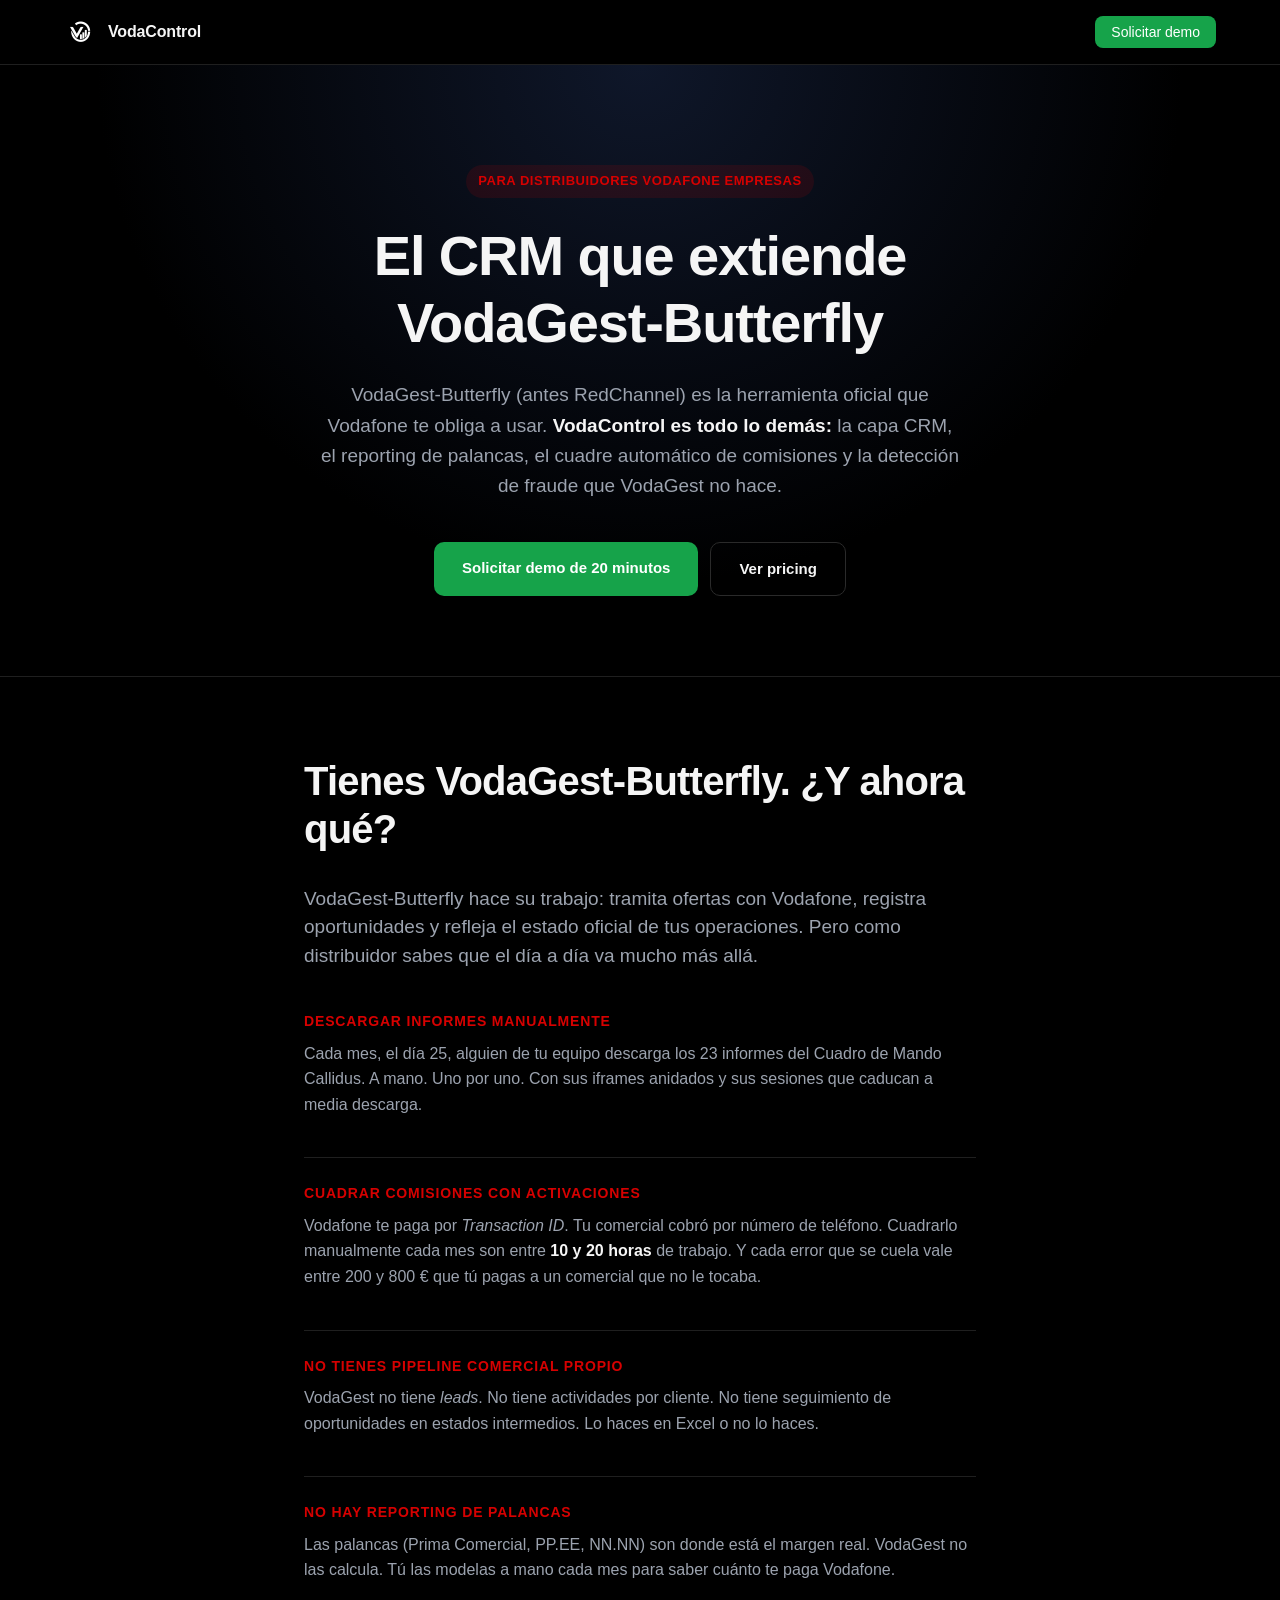
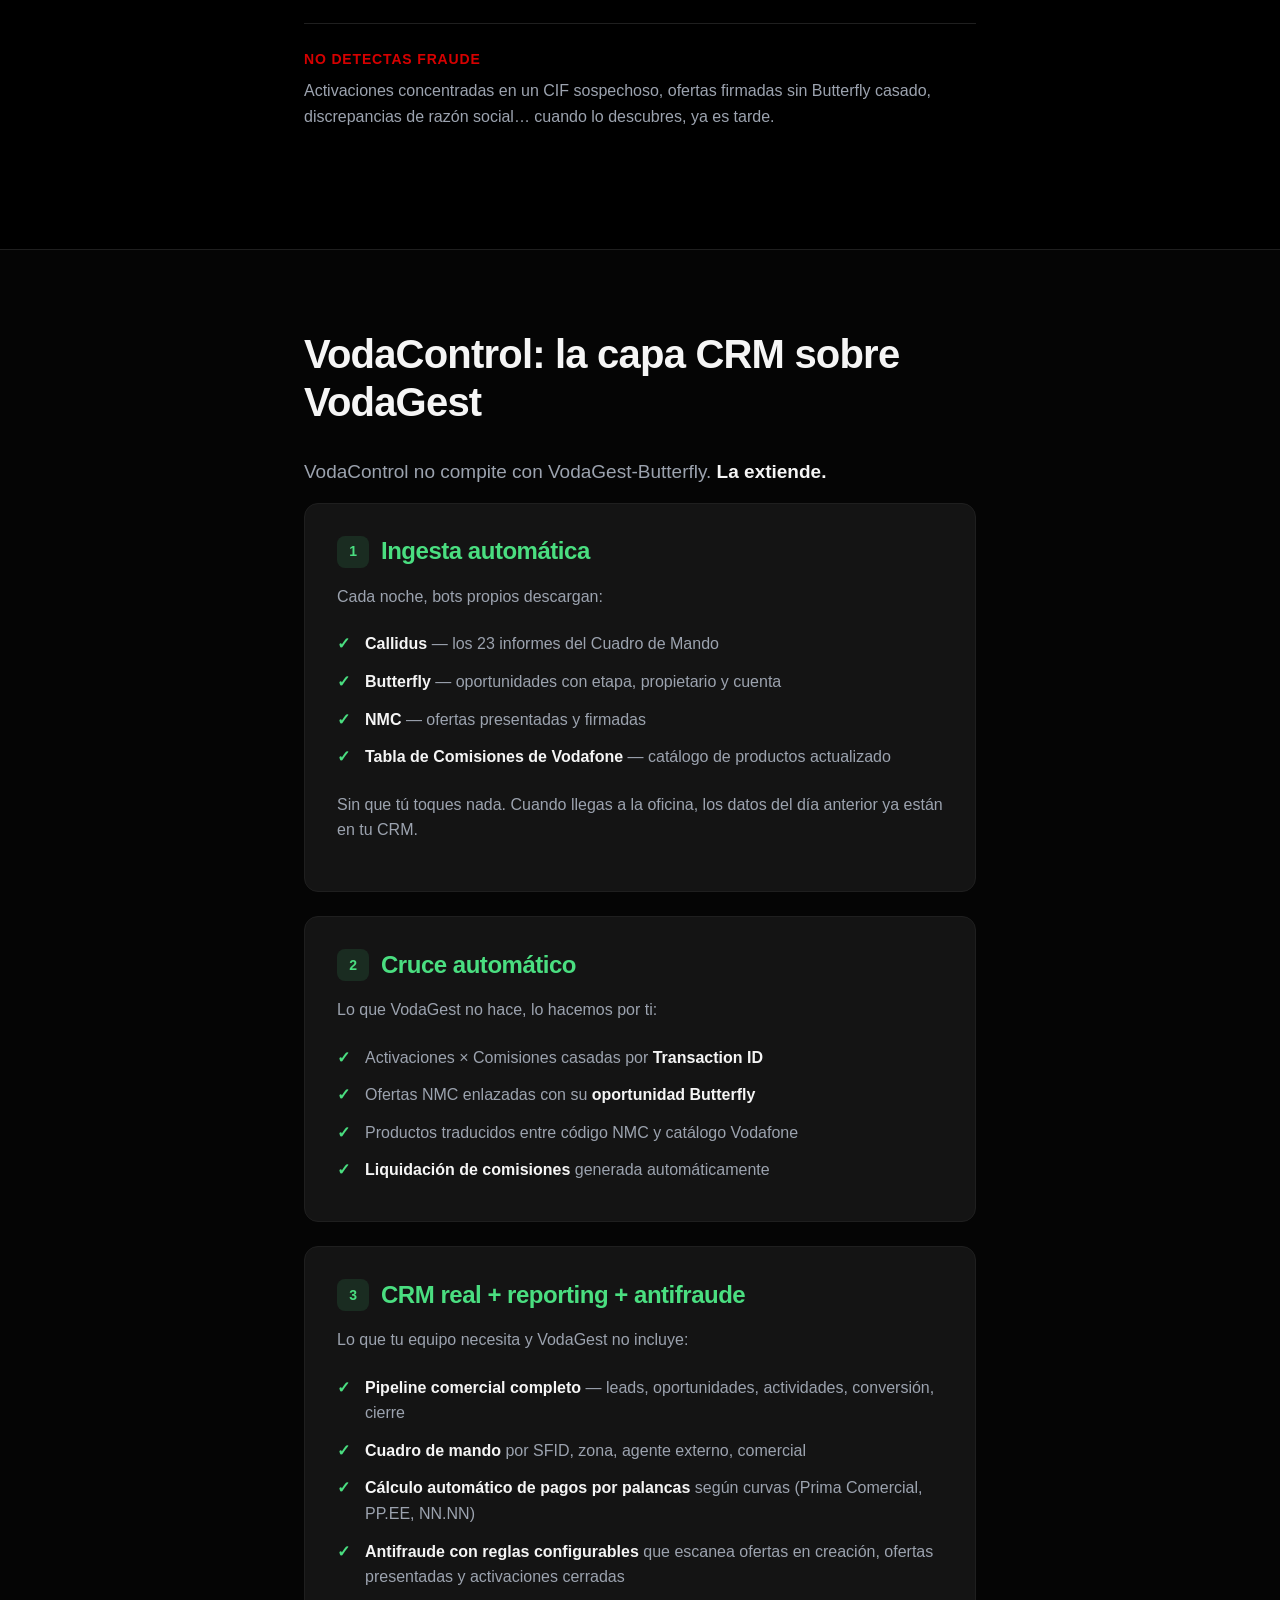
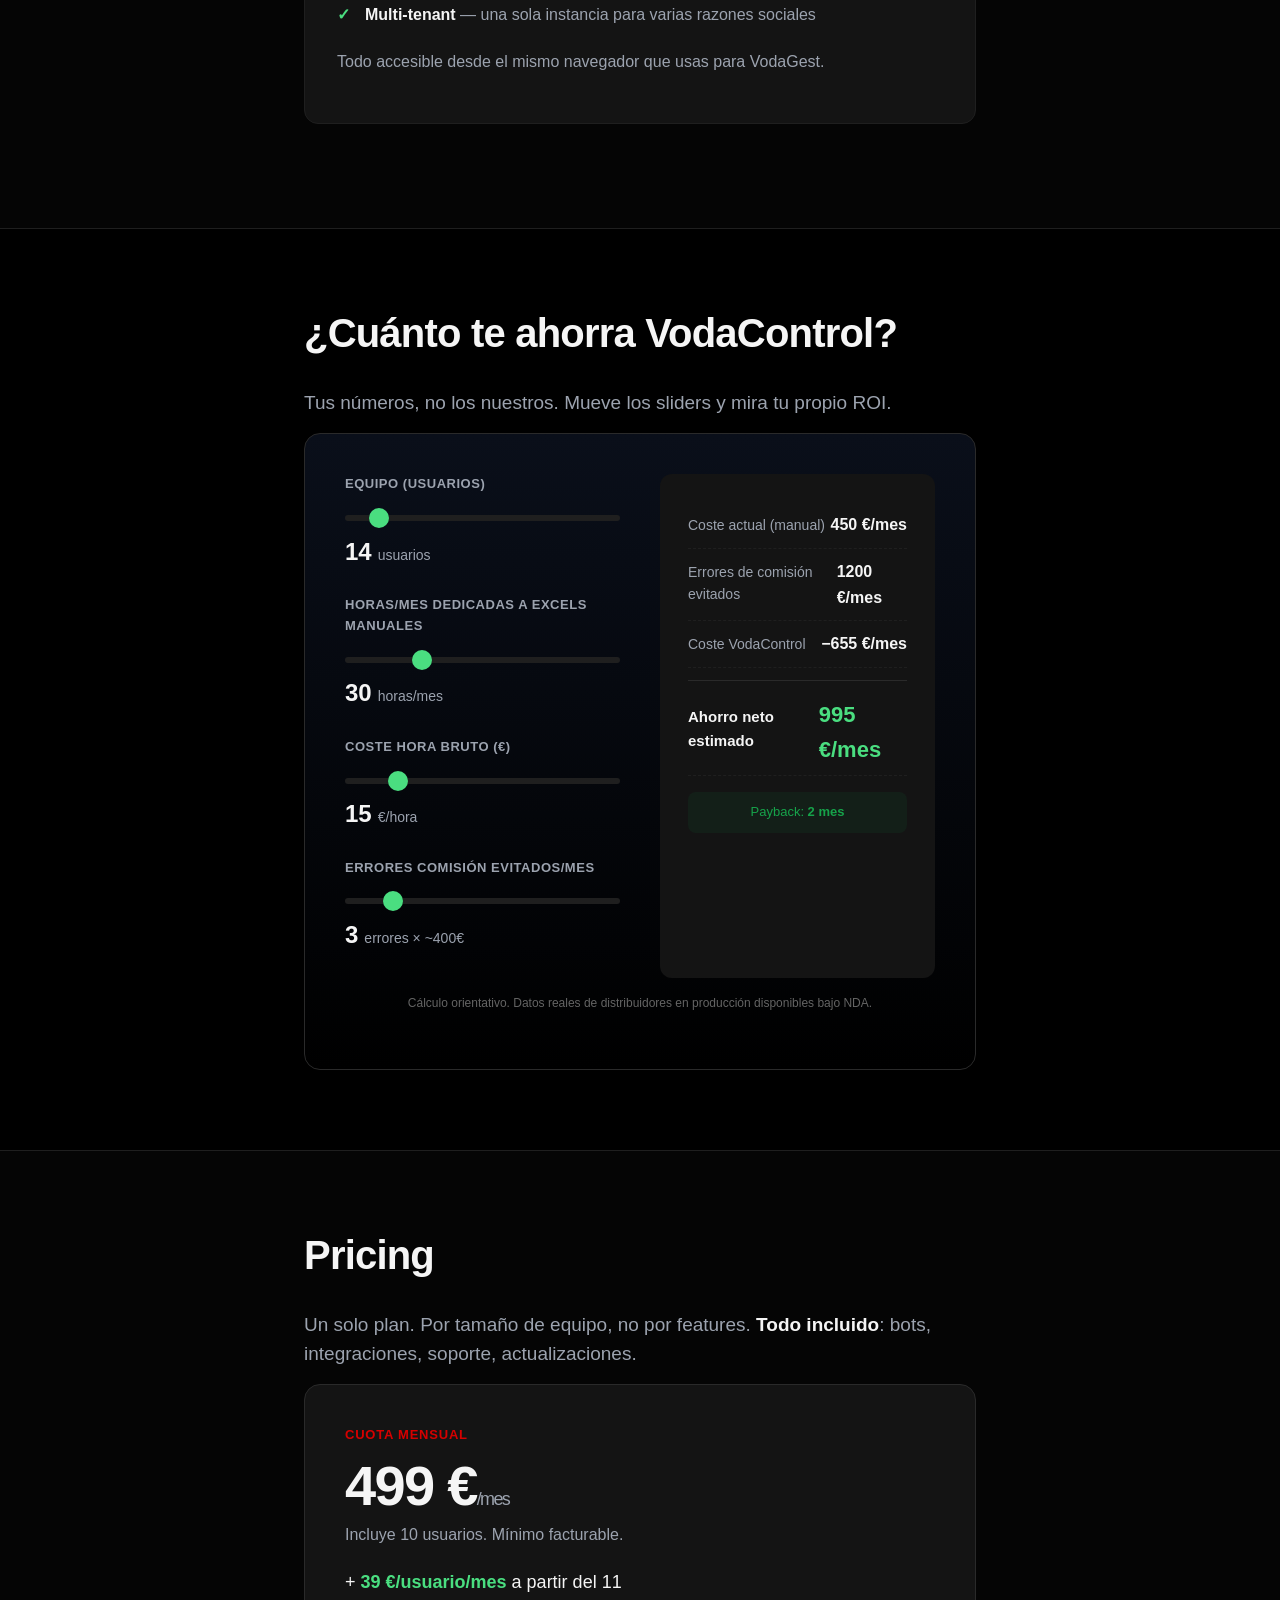
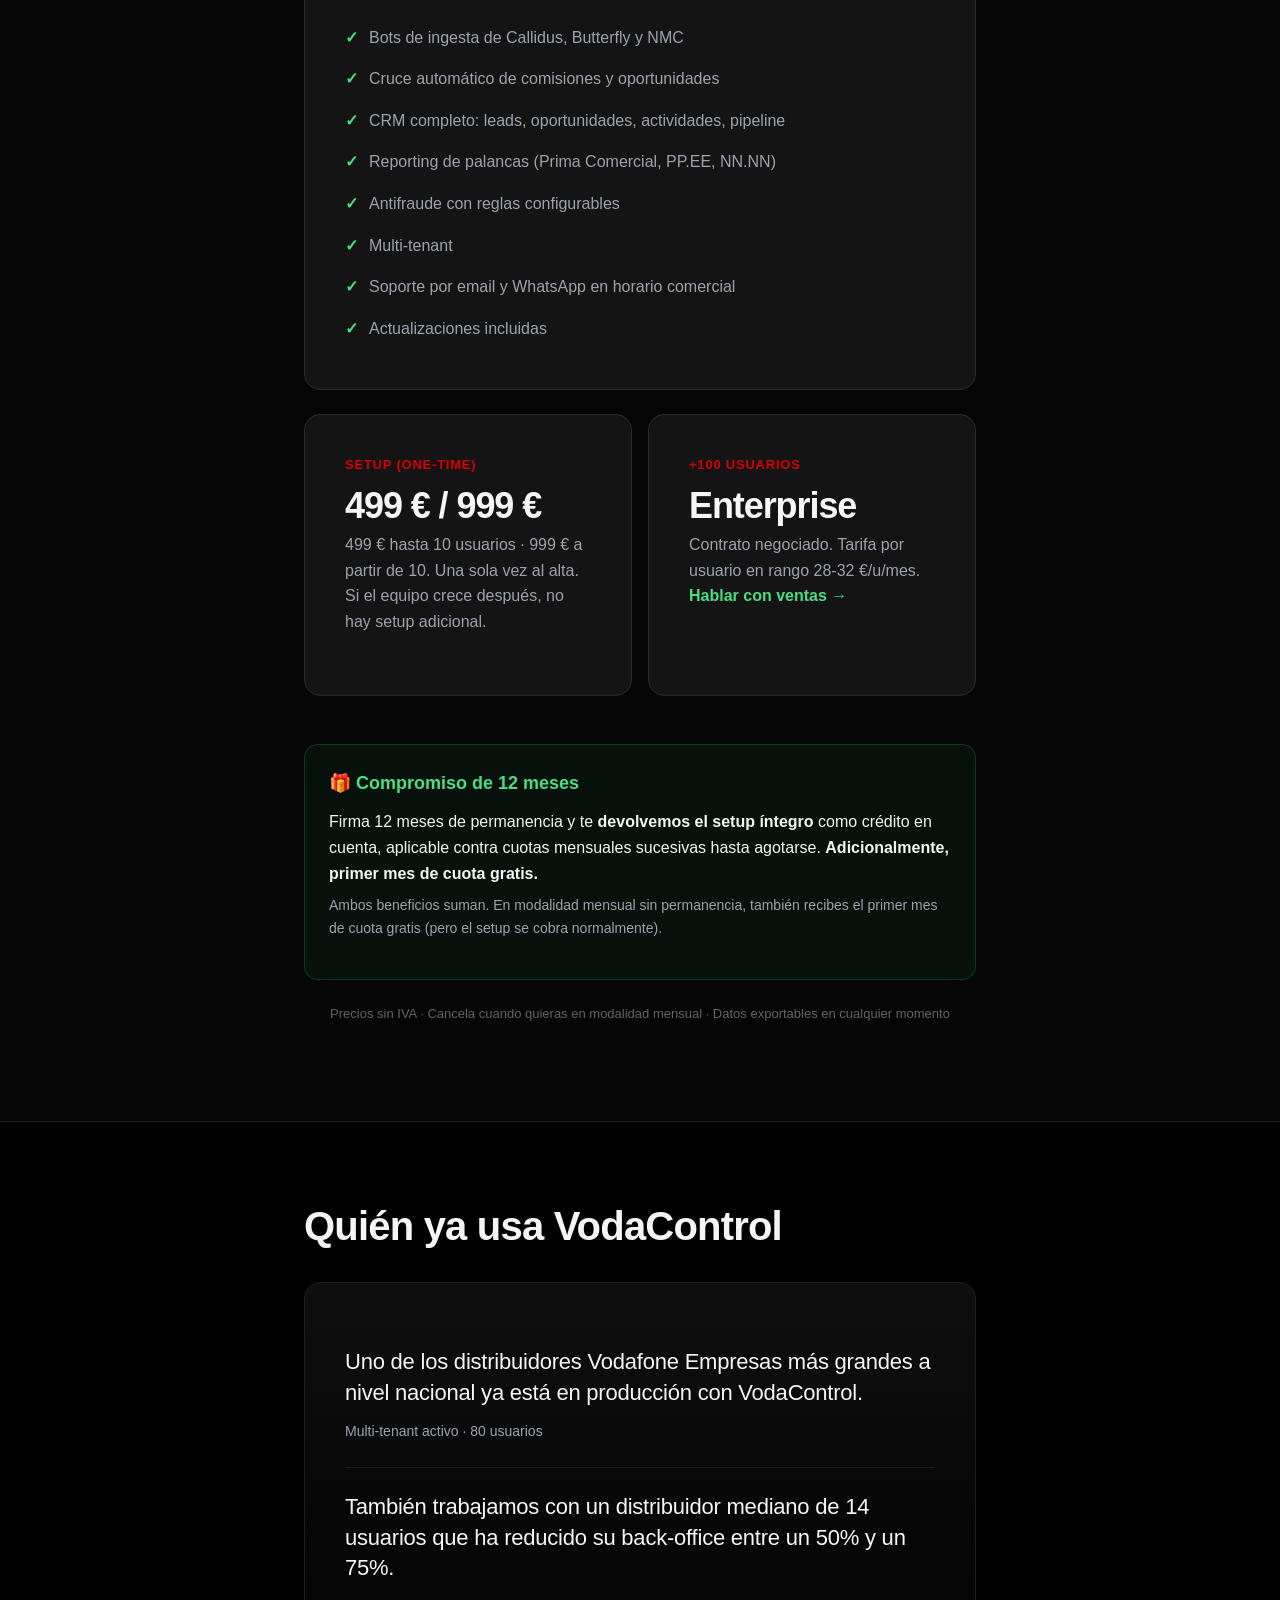
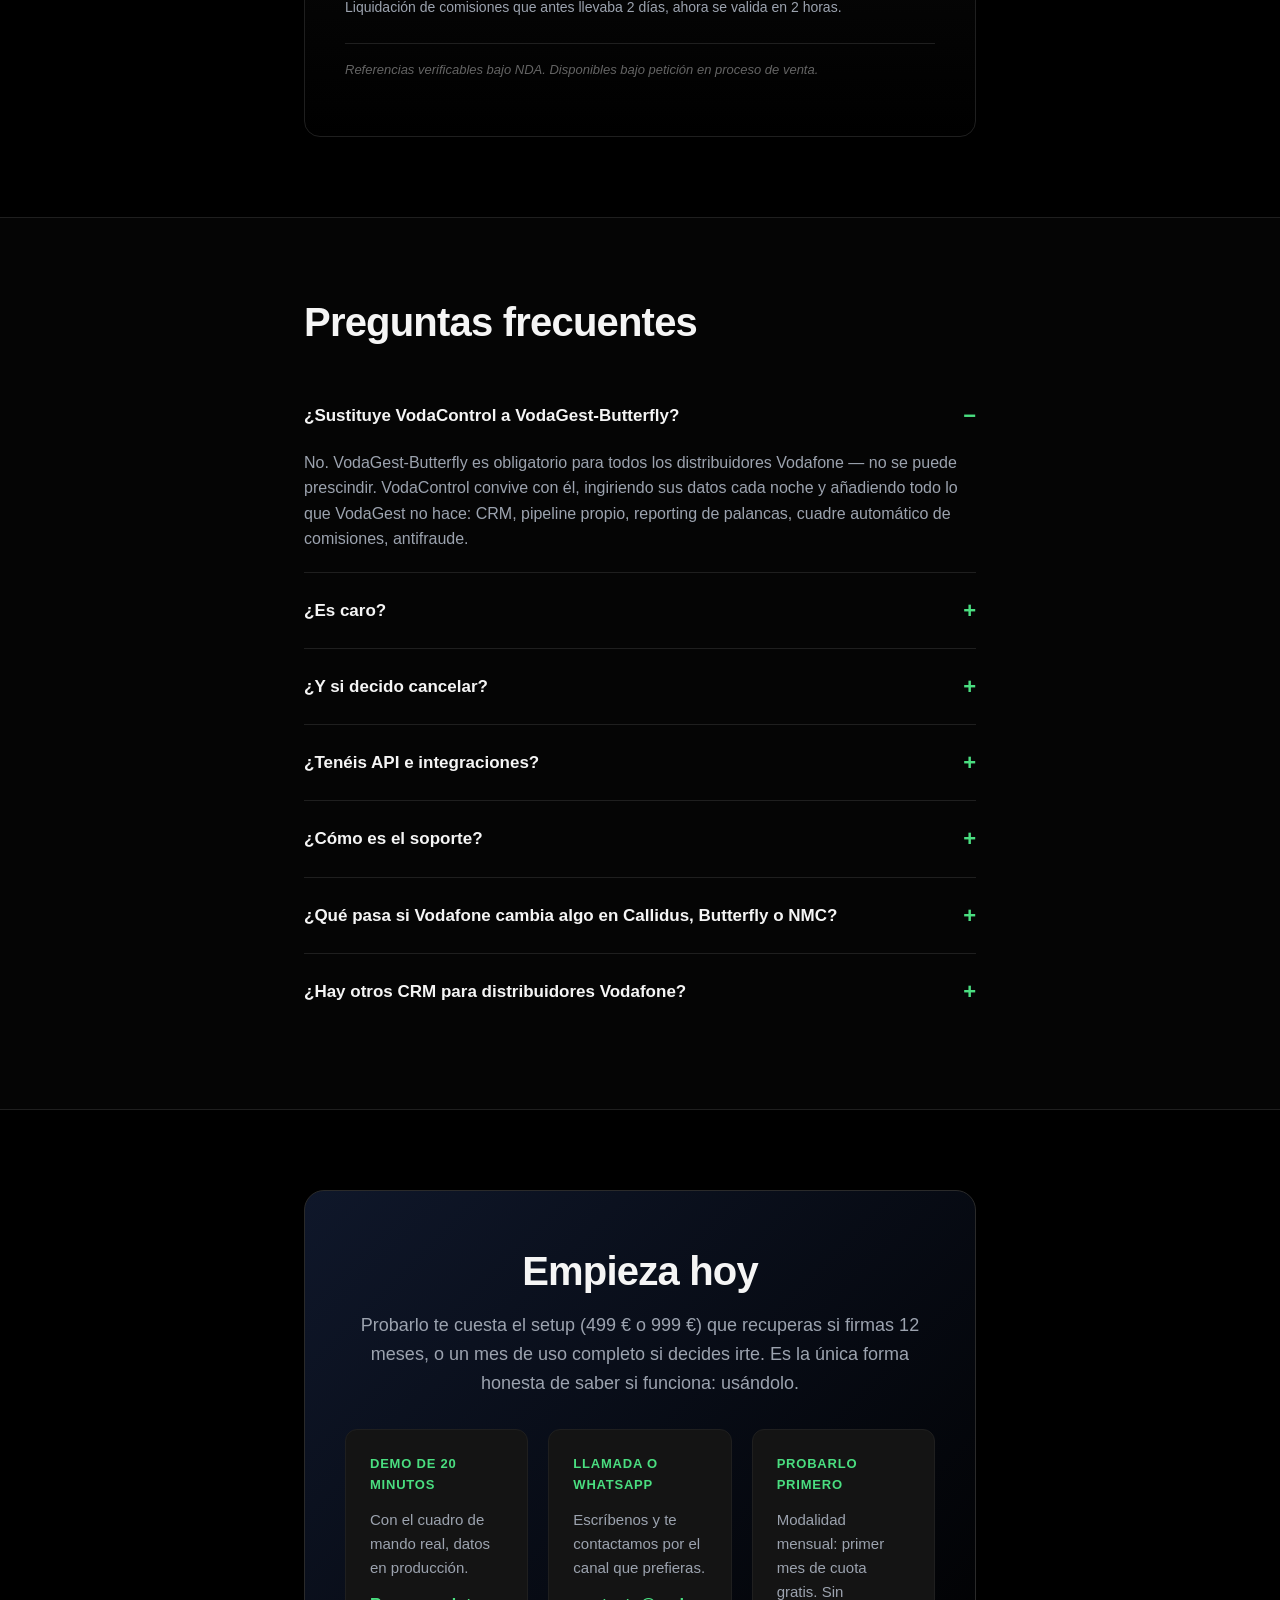
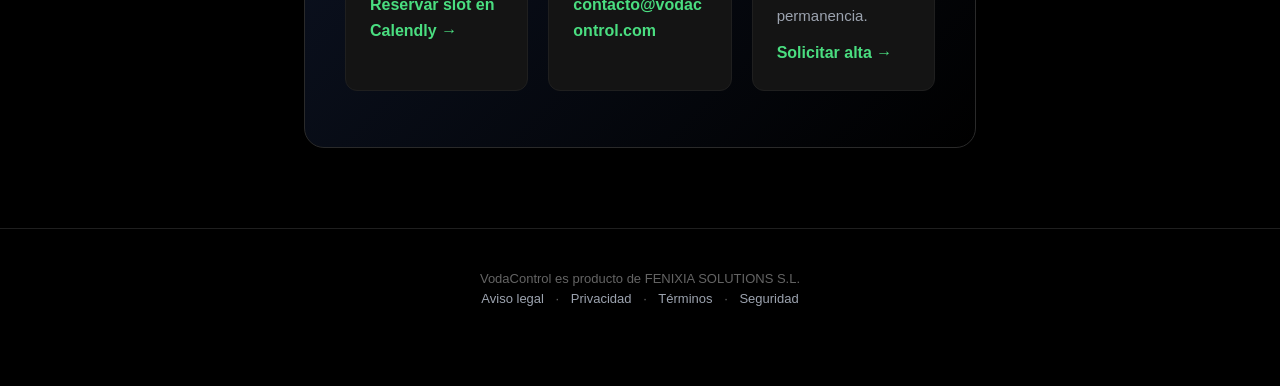
==== businessplan/index.html @ bcc38a32 "feat(businessplan): añadir página /businessplan + isotipo mono-white Nueva página vodacontrol.com/bu" ====
<!DOCTYPE html>
<html lang="es">
<head>
  <meta charset="UTF-8">
  <meta name="viewport" content="width=device-width, initial-scale=1.0">
  <meta name="robots" content="noindex,nofollow">
  <title>VodaControl · Business Plan para distribuidores Vodafone</title>
  <meta name="description" content="El CRM que extiende VodaGest-Butterfly. Ingesta automatica de Callidus, NMC y Butterfly. Cuadre de comisiones, palancas y antifraude.">

  <link rel="icon" type="image/png" sizes="32x32" href="../brand/icon_32.png">
  <link rel="icon" type="image/png" sizes="16x16" href="../brand/icon_16.png">
  <link rel="apple-touch-icon" sizes="180x180" href="../brand/icon_180.png">
  <link rel="icon" type="image/png" sizes="192x192" href="../brand/icon_192.png">

  <meta property="og:title" content="VodaControl · Business Plan para distribuidores Vodafone">
  <meta property="og:description" content="El CRM que extiende VodaGest-Butterfly. Ingesta automatica, cuadre de comisiones, palancas, antifraude.">
  <meta property="og:image" content="../brand/icon_512.png">
  <meta property="og:type" content="website">
  <meta property="og:url" content="https://vodacontrol.com/businessplan">

  <style>
    :root {
      --bg: #000000;
      --bg-elev: #0F0F0F;
      --bg-card: #141414;
      --border: #1F1F1F;
      --border-hi: #2a2a2a;
      --text: #F5F5F5;
      --text-mute: #9CA3AF;
      --text-dim: #646464;
      --accent: #D60000;
      --accent-hover: #B30000;
      --ok: #16A34A;
      --ok-hi: #4ADE80;
      --info: #2563EB;
      --warn: #F59E0B;
    }

    * { margin: 0; padding: 0; box-sizing: border-box; }
    html { scroll-behavior: smooth; }
    body {
      background: var(--bg);
      color: var(--text);
      font-family: -apple-system, BlinkMacSystemFont, "Segoe UI", Roboto, "Helvetica Neue", Arial, sans-serif;
      font-size: 16px;
      line-height: 1.6;
      -webkit-font-smoothing: antialiased;
      -moz-osx-font-smoothing: grayscale;
    }

    a { color: var(--text); text-decoration: none; }
    a:hover { color: var(--ok-hi); }

    .container { max-width: 960px; margin: 0 auto; padding: 0 24px; }
    .container-narrow { max-width: 720px; margin: 0 auto; padding: 0 24px; }

    section { padding: 80px 0; border-bottom: 1px solid var(--border); }
    section:last-of-type { border-bottom: 0; }

    h1, h2, h3 { font-weight: 700; letter-spacing: -0.02em; line-height: 1.2; }
    h1 { font-size: clamp(36px, 5vw, 56px); margin-bottom: 24px; }
    h2 { font-size: clamp(28px, 3.5vw, 40px); margin-bottom: 32px; }
    h3 { font-size: clamp(20px, 2vw, 24px); margin-bottom: 16px; color: var(--ok-hi); }
    h4 { font-size: 18px; font-weight: 600; margin-bottom: 12px; }
    p { margin-bottom: 16px; color: var(--text-mute); }
    p strong { color: var(--text); font-weight: 600; }

    .lede { font-size: 19px; line-height: 1.5; }
    .small { font-size: 14px; color: var(--text-dim); }

    /* ===== Header ===== */
    header {
      position: sticky; top: 0; z-index: 10;
      background: rgba(0,0,0,0.85);
      backdrop-filter: blur(12px);
      -webkit-backdrop-filter: blur(12px);
      border-bottom: 1px solid var(--border);
    }
    header .nav {
      display: flex; align-items: center; justify-content: space-between;
      padding: 16px 24px; max-width: 1200px; margin: 0 auto;
    }
    header .brand { display: flex; align-items: center; gap: 12px; }
    header .brand img { width: 32px; height: 32px; }
    header .brand span { font-weight: 600; letter-spacing: -0.01em; }
    header .actions a {
      padding: 8px 16px; border-radius: 8px;
      font-size: 14px; font-weight: 500;
      transition: background 0.15s;
    }
    header .actions a.cta {
      background: var(--ok); color: #fff;
    }
    header .actions a.cta:hover { background: #15803d; color: #fff; }

    /* ===== Hero ===== */
    .hero {
      padding: 100px 0 80px;
      text-align: center;
      background: radial-gradient(ellipse at top, #0F172A 0%, #000000 60%);
    }
    .hero .eyebrow {
      display: inline-block;
      padding: 6px 12px;
      background: rgba(214, 0, 0, 0.12);
      color: var(--accent);
      border-radius: 20px;
      font-size: 13px;
      font-weight: 600;
      letter-spacing: 0.04em;
      text-transform: uppercase;
      margin-bottom: 24px;
    }
    .hero h1 { max-width: 800px; margin: 0 auto 24px; }
    .hero .sub { max-width: 640px; margin: 0 auto 40px; font-size: 19px; color: var(--text-mute); }
    .hero .ctas { display: flex; gap: 12px; justify-content: center; flex-wrap: wrap; }
    .btn {
      display: inline-block;
      padding: 14px 28px;
      border-radius: 10px;
      font-weight: 600;
      font-size: 15px;
      transition: transform 0.1s, background 0.15s;
      cursor: pointer;
      border: 0;
    }
    .btn:hover { transform: translateY(-1px); }
    .btn-primary { background: var(--ok); color: #fff; }
    .btn-primary:hover { background: #15803d; color: #fff; }
    .btn-secondary {
      background: transparent;
      color: var(--text);
      border: 1px solid var(--border-hi);
    }
    .btn-secondary:hover { background: var(--bg-elev); color: var(--text); }

    /* ===== Generic blocks ===== */
    .pain-list, .solution-list { list-style: none; padding: 0; }
    .pain-list li, .solution-list li {
      padding: 24px 0;
      border-bottom: 1px solid var(--border);
    }
    .pain-list li:last-child, .solution-list li:last-child { border-bottom: 0; }
    .pain-list li h4 {
      color: var(--accent);
      font-size: 14px; font-weight: 600; letter-spacing: 0.06em; text-transform: uppercase;
      margin-bottom: 8px;
    }
    .solution-list li h4 {
      color: var(--ok-hi);
      font-size: 14px; font-weight: 600; letter-spacing: 0.06em; text-transform: uppercase;
      margin-bottom: 8px;
    }

    /* ===== Solution blocks ===== */
    .sol-block {
      background: var(--bg-card);
      border: 1px solid var(--border);
      border-radius: 14px;
      padding: 32px;
      margin-bottom: 24px;
    }
    .sol-block h3 {
      display: flex; align-items: center; gap: 12px;
      margin-bottom: 16px;
    }
    .sol-block h3 .num {
      display: inline-flex; align-items: center; justify-content: center;
      width: 32px; height: 32px;
      background: rgba(74, 222, 128, 0.12);
      color: var(--ok-hi);
      border-radius: 8px;
      font-size: 14px;
      font-weight: 700;
    }
    .sol-block ul { list-style: none; padding-left: 0; }
    .sol-block ul li {
      padding-left: 28px; position: relative;
      color: var(--text-mute);
      padding-top: 6px; padding-bottom: 6px;
    }
    .sol-block ul li::before {
      content: "✓"; position: absolute; left: 0; top: 6px;
      color: var(--ok-hi); font-weight: 700;
    }
    .sol-block ul li strong { color: var(--text); }

    /* ===== Calculator ===== */
    .calc {
      background: linear-gradient(180deg, #0A0F1A 0%, #000 100%);
      border: 1px solid var(--border-hi);
      border-radius: 16px;
      padding: 40px;
    }
    .calc-grid { display: grid; grid-template-columns: 1fr 1fr; gap: 40px; }
    @media (max-width: 720px) { .calc-grid { grid-template-columns: 1fr; gap: 24px; } }
    .calc-inputs label {
      display: block;
      font-size: 13px; font-weight: 600;
      color: var(--text-mute);
      letter-spacing: 0.04em; text-transform: uppercase;
      margin-bottom: 8px;
    }
    .calc-inputs .field { margin-bottom: 24px; }
    .calc-inputs input[type=range] {
      width: 100%;
      -webkit-appearance: none;
      background: var(--border);
      height: 6px;
      border-radius: 3px;
      outline: none;
    }
    .calc-inputs input[type=range]::-webkit-slider-thumb {
      -webkit-appearance: none;
      width: 20px; height: 20px;
      background: var(--ok-hi);
      border-radius: 50%; cursor: pointer;
    }
    .calc-inputs input[type=range]::-moz-range-thumb {
      width: 20px; height: 20px;
      background: var(--ok-hi);
      border-radius: 50%; cursor: pointer; border: 0;
    }
    .calc-inputs .value {
      font-size: 24px; font-weight: 700; color: var(--text);
      margin-top: 4px;
    }
    .calc-inputs .value .unit { font-size: 14px; color: var(--text-mute); font-weight: 500; margin-left: 6px; }

    .calc-output { background: var(--bg-card); border-radius: 12px; padding: 28px; }
    .calc-output .row {
      display: flex; justify-content: space-between; align-items: baseline;
      padding: 10px 0;
      border-bottom: 1px dashed var(--border);
    }
    .calc-output .row:last-of-type { border-bottom: 0; }
    .calc-output .row .label { color: var(--text-mute); font-size: 14px; }
    .calc-output .row .num { font-weight: 600; color: var(--text); }
    .calc-output .row.highlight { padding: 16px 0 8px; border-top: 1px solid var(--border-hi); margin-top: 12px; }
    .calc-output .row.highlight .label { color: var(--text); font-weight: 600; font-size: 15px; }
    .calc-output .row.highlight .num { color: var(--ok-hi); font-size: 22px; font-weight: 700; }
    .calc-output .payback {
      margin-top: 16px;
      font-size: 13px;
      color: var(--ok);
      text-align: center;
      padding: 10px;
      background: rgba(22, 163, 74, 0.08);
      border-radius: 8px;
    }
    .calc-disclaimer { margin-top: 16px; font-size: 12px; color: var(--text-dim); text-align: center; }

    /* ===== Pricing ===== */
    .pricing-card {
      background: var(--bg-card);
      border: 1px solid var(--border-hi);
      border-radius: 16px;
      padding: 40px;
      margin-bottom: 24px;
    }
    .pricing-card .label {
      font-size: 13px; font-weight: 600;
      color: var(--accent);
      letter-spacing: 0.06em; text-transform: uppercase;
      margin-bottom: 12px;
    }
    .pricing-card .price {
      font-size: 56px; font-weight: 700; letter-spacing: -0.03em;
      line-height: 1; margin-bottom: 8px;
    }
    .pricing-card .price .small { font-size: 18px; font-weight: 500; color: var(--text-mute); }
    .pricing-card .desc { color: var(--text-mute); margin-bottom: 20px; }
    .pricing-card .add { font-size: 18px; margin-bottom: 12px; }
    .pricing-card .add strong { color: var(--ok-hi); }
    .pricing-card ul { list-style: none; padding: 0; margin-top: 20px; }
    .pricing-card ul li {
      padding: 8px 0 8px 24px; position: relative;
      color: var(--text-mute);
    }
    .pricing-card ul li::before {
      content: "✓"; position: absolute; left: 0;
      color: var(--ok-hi); font-weight: 700;
    }

    .pricing-row { display: grid; grid-template-columns: 1fr 1fr; gap: 16px; }
    @media (max-width: 720px) { .pricing-row { grid-template-columns: 1fr; } }

    .pricing-extra {
      background: rgba(22, 163, 74, 0.08);
      border: 1px solid rgba(22, 163, 74, 0.3);
      border-radius: 14px;
      padding: 24px;
      margin-top: 24px;
    }
    .pricing-extra h4 { color: var(--ok-hi); }

    .pricing-footnote {
      margin-top: 24px;
      font-size: 13px;
      color: var(--text-dim);
      text-align: center;
    }

    /* ===== Social proof ===== */
    .social-proof {
      background: linear-gradient(180deg, #0F0F0F 0%, #000 100%);
      border: 1px solid var(--border);
      border-radius: 16px;
      padding: 40px;
    }
    .social-proof .testimonial {
      padding: 24px 0;
      border-bottom: 1px solid var(--border);
    }
    .social-proof .testimonial:last-child { border-bottom: 0; }
    .social-proof .testimonial .quote {
      font-size: 22px;
      font-weight: 500;
      letter-spacing: -0.01em;
      color: var(--text);
      margin-bottom: 12px;
      line-height: 1.4;
    }
    .social-proof .testimonial .meta {
      font-size: 14px;
      color: var(--text-mute);
    }
    .social-proof .nda {
      margin-top: 16px;
      font-size: 13px;
      color: var(--text-dim);
      font-style: italic;
    }

    /* ===== FAQ ===== */
    .faq-item {
      border-bottom: 1px solid var(--border);
      padding: 20px 0;
    }
    .faq-item:last-child { border-bottom: 0; }
    .faq-item summary {
      cursor: pointer;
      font-weight: 600;
      font-size: 17px;
      list-style: none;
      display: flex;
      justify-content: space-between;
      align-items: center;
      gap: 16px;
    }
    .faq-item summary::-webkit-details-marker { display: none; }
    .faq-item summary::after {
      content: "+";
      font-size: 22px;
      color: var(--ok-hi);
      transition: transform 0.2s;
      flex-shrink: 0;
    }
    .faq-item[open] summary::after { content: "−"; }
    .faq-item .answer {
      padding-top: 16px;
      color: var(--text-mute);
      font-size: 16px;
      line-height: 1.6;
    }

    /* ===== Final CTA ===== */
    .final-cta {
      background: linear-gradient(135deg, #0F172A 0%, #000 100%);
      border: 1px solid var(--border-hi);
      border-radius: 20px;
      padding: 56px 40px;
      text-align: center;
    }
    .final-cta h2 { margin-bottom: 16px; }
    .final-cta p { margin-bottom: 32px; font-size: 18px; }
    .cta-options {
      display: grid;
      grid-template-columns: repeat(3, 1fr);
      gap: 20px;
      margin-top: 32px;
      text-align: left;
    }
    @media (max-width: 720px) { .cta-options { grid-template-columns: 1fr; } }
    .cta-option {
      background: var(--bg-card);
      border-radius: 12px;
      padding: 24px;
      border: 1px solid var(--border);
    }
    .cta-option h4 {
      font-size: 13px;
      letter-spacing: 0.06em;
      text-transform: uppercase;
      color: var(--ok-hi);
      margin-bottom: 12px;
    }
    .cta-option p { font-size: 15px; margin-bottom: 12px; }
    .cta-option a { color: var(--ok-hi); font-weight: 600; word-break: break-word; }

    /* ===== Footer ===== */
    footer {
      background: #000;
      padding: 40px 0 60px;
      text-align: center;
      border-top: 1px solid var(--border);
    }
    footer p { font-size: 13px; color: var(--text-dim); }
    footer a { color: var(--text-mute); margin: 0 8px; }
    footer a:hover { color: var(--text); }
  </style>
</head>
<body>

<!-- ============================================================ -->
<!--  HEADER                                                     -->
<!-- ============================================================ -->
<header>
  <div class="nav">
    <a href="/" class="brand">
      <img src="../brand/icon-mono-white_512.png" alt="VodaControl">
      <span>VodaControl</span>
    </a>
    <div class="actions">
      <a href="#contacto" class="cta">Solicitar demo</a>
    </div>
  </div>
</header>

<!-- ============================================================ -->
<!--  1. HERO                                                    -->
<!-- ============================================================ -->
<section class="hero">
  <div class="container-narrow">
    <span class="eyebrow">Para distribuidores Vodafone Empresas</span>
    <h1>El CRM que extiende VodaGest-Butterfly</h1>
    <p class="sub">
      VodaGest-Butterfly (antes RedChannel) es la herramienta oficial que Vodafone te obliga a usar.
      <strong style="color:var(--text)">VodaControl es todo lo demás:</strong> la capa CRM, el reporting de palancas,
      el cuadre automático de comisiones y la detección de fraude que VodaGest no hace.
    </p>
    <div class="ctas">
      <a href="#contacto" class="btn btn-primary">Solicitar demo de 20 minutos</a>
      <a href="#pricing" class="btn btn-secondary">Ver pricing</a>
    </div>
  </div>
</section>

<!-- ============================================================ -->
<!--  2. PROBLEMA                                                -->
<!-- ============================================================ -->
<section id="problema">
  <div class="container-narrow">
    <h2>Tienes VodaGest-Butterfly. ¿Y ahora qué?</h2>
    <p class="lede">
      VodaGest-Butterfly hace su trabajo: tramita ofertas con Vodafone, registra oportunidades y refleja
      el estado oficial de tus operaciones. Pero como distribuidor sabes que el día a día va mucho más allá.
    </p>

    <ul class="pain-list">
      <li>
        <h4>Descargar informes manualmente</h4>
        <p>
          Cada mes, el día 25, alguien de tu equipo descarga los 23 informes del Cuadro de Mando Callidus.
          A mano. Uno por uno. Con sus iframes anidados y sus sesiones que caducan a media descarga.
        </p>
      </li>
      <li>
        <h4>Cuadrar comisiones con activaciones</h4>
        <p>
          Vodafone te paga por <em>Transaction ID</em>. Tu comercial cobró por número de teléfono.
          Cuadrarlo manualmente cada mes son entre <strong>10 y 20 horas</strong> de trabajo.
          Y cada error que se cuela vale entre 200 y 800 € que tú pagas a un comercial que no le tocaba.
        </p>
      </li>
      <li>
        <h4>No tienes pipeline comercial propio</h4>
        <p>
          VodaGest no tiene <em>leads</em>. No tiene actividades por cliente. No tiene seguimiento de
          oportunidades en estados intermedios. Lo haces en Excel o no lo haces.
        </p>
      </li>
      <li>
        <h4>No hay reporting de palancas</h4>
        <p>
          Las palancas (Prima Comercial, PP.EE, NN.NN) son donde está el margen real.
          VodaGest no las calcula. Tú las modelas a mano cada mes para saber cuánto te paga Vodafone.
        </p>
      </li>
      <li>
        <h4>No detectas fraude</h4>
        <p>
          Activaciones concentradas en un CIF sospechoso, ofertas firmadas sin Butterfly casado,
          discrepancias de razón social… cuando lo descubres, ya es tarde.
        </p>
      </li>
    </ul>
  </div>
</section>

<!-- ============================================================ -->
<!--  3. SOLUCIÓN                                                -->
<!-- ============================================================ -->
<section id="solucion" style="background:#050505;">
  <div class="container-narrow">
    <h2>VodaControl: la capa CRM sobre VodaGest</h2>
    <p class="lede">VodaControl no compite con VodaGest-Butterfly. <strong>La extiende.</strong></p>

    <div class="sol-block">
      <h3><span class="num">1</span> Ingesta automática</h3>
      <p>Cada noche, bots propios descargan:</p>
      <ul>
        <li><strong>Callidus</strong> — los 23 informes del Cuadro de Mando</li>
        <li><strong>Butterfly</strong> — oportunidades con etapa, propietario y cuenta</li>
        <li><strong>NMC</strong> — ofertas presentadas y firmadas</li>
        <li><strong>Tabla de Comisiones de Vodafone</strong> — catálogo de productos actualizado</li>
      </ul>
      <p style="margin-top:16px;">
        Sin que tú toques nada. Cuando llegas a la oficina, los datos del día anterior ya están en tu CRM.
      </p>
    </div>

    <div class="sol-block">
      <h3><span class="num">2</span> Cruce automático</h3>
      <p>Lo que VodaGest no hace, lo hacemos por ti:</p>
      <ul>
        <li>Activaciones × Comisiones casadas por <strong>Transaction ID</strong></li>
        <li>Ofertas NMC enlazadas con su <strong>oportunidad Butterfly</strong></li>
        <li>Productos traducidos entre código NMC y catálogo Vodafone</li>
        <li><strong>Liquidación de comisiones</strong> generada automáticamente</li>
      </ul>
    </div>

    <div class="sol-block">
      <h3><span class="num">3</span> CRM real + reporting + antifraude</h3>
      <p>Lo que tu equipo necesita y VodaGest no incluye:</p>
      <ul>
        <li><strong>Pipeline comercial completo</strong> — leads, oportunidades, actividades, conversión, cierre</li>
        <li><strong>Cuadro de mando</strong> por SFID, zona, agente externo, comercial</li>
        <li><strong>Cálculo automático de pagos por palancas</strong> según curvas (Prima Comercial, PP.EE, NN.NN)</li>
        <li><strong>Antifraude con reglas configurables</strong> que escanea ofertas en creación, ofertas presentadas y activaciones cerradas</li>
        <li><strong>Multi-tenant</strong> — una sola instancia para varias razones sociales</li>
      </ul>
      <p style="margin-top:16px;">
        Todo accesible desde el mismo navegador que usas para VodaGest.
      </p>
    </div>
  </div>
</section>

<!-- ============================================================ -->
<!--  4. CALCULADORA ROI                                         -->
<!-- ============================================================ -->
<section id="roi">
  <div class="container-narrow">
    <h2>¿Cuánto te ahorra VodaControl?</h2>
    <p class="lede">Tus números, no los nuestros. Mueve los sliders y mira tu propio ROI.</p>

    <div class="calc">
      <div class="calc-grid">
        <div class="calc-inputs">
          <div class="field">
            <label for="usuarios">Equipo (usuarios)</label>
            <input type="range" id="usuarios" min="5" max="100" value="14" step="1">
            <div class="value"><span id="usuarios-val">14</span><span class="unit">usuarios</span></div>
          </div>

          <div class="field">
            <label for="horas">Horas/mes dedicadas a Excels manuales</label>
            <input type="range" id="horas" min="5" max="100" value="30" step="1">
            <div class="value"><span id="horas-val">30</span><span class="unit">horas/mes</span></div>
          </div>

          <div class="field">
            <label for="coste">Coste hora bruto (€)</label>
            <input type="range" id="coste" min="10" max="40" value="15" step="1">
            <div class="value"><span id="coste-val">15</span><span class="unit">€/hora</span></div>
          </div>

          <div class="field">
            <label for="comisiones">Errores comisión evitados/mes</label>
            <input type="range" id="comisiones" min="0" max="20" value="3" step="1">
            <div class="value"><span id="comisiones-val">3</span><span class="unit">errores × ~400€</span></div>
          </div>
        </div>

        <div class="calc-output">
          <div class="row">
            <span class="label">Coste actual (manual)</span>
            <span class="num"><span id="out-actual">450</span> €/mes</span>
          </div>
          <div class="row">
            <span class="label">Errores de comisión evitados</span>
            <span class="num"><span id="out-comisiones">1.200</span> €/mes</span>
          </div>
          <div class="row">
            <span class="label">Coste VodaControl</span>
            <span class="num">−<span id="out-coste">655</span> €/mes</span>
          </div>
          <div class="row highlight">
            <span class="label">Ahorro neto estimado</span>
            <span class="num"><span id="out-ahorro">995</span> €/mes</span>
          </div>
          <div class="payback">Payback: <strong><span id="out-payback">&lt;1</span> mes</strong></div>
        </div>
      </div>
      <p class="calc-disclaimer">
        Cálculo orientativo. Datos reales de distribuidores en producción disponibles bajo NDA.
      </p>
    </div>
  </div>
</section>

<!-- ============================================================ -->
<!--  5. PRICING                                                 -->
<!-- ============================================================ -->
<section id="pricing" style="background:#050505;">
  <div class="container-narrow">
    <h2>Pricing</h2>
    <p class="lede">
      Un solo plan. Por tamaño de equipo, no por features.
      <strong>Todo incluido</strong>: bots, integraciones, soporte, actualizaciones.
    </p>

    <div class="pricing-card">
      <div class="label">Cuota mensual</div>
      <div class="price">499 €<span class="small">/mes</span></div>
      <div class="desc">Incluye 10 usuarios. Mínimo facturable.</div>
      <div class="add">+ <strong>39 €/usuario/mes</strong> a partir del 11</div>
      <ul>
        <li>Bots de ingesta de Callidus, Butterfly y NMC</li>
        <li>Cruce automático de comisiones y oportunidades</li>
        <li>CRM completo: leads, oportunidades, actividades, pipeline</li>
        <li>Reporting de palancas (Prima Comercial, PP.EE, NN.NN)</li>
        <li>Antifraude con reglas configurables</li>
        <li>Multi-tenant</li>
        <li>Soporte por email y WhatsApp en horario comercial</li>
        <li>Actualizaciones incluidas</li>
      </ul>
    </div>

    <div class="pricing-row">
      <div class="pricing-card">
        <div class="label">Setup (one-time)</div>
        <div class="price" style="font-size:36px;">499 € / 999 €</div>
        <div class="desc">
          499 € hasta 10 usuarios · 999 € a partir de 10.
          Una sola vez al alta. Si el equipo crece después, no hay setup adicional.
        </div>
      </div>
      <div class="pricing-card">
        <div class="label">+100 usuarios</div>
        <div class="price" style="font-size:36px;">Enterprise</div>
        <div class="desc">
          Contrato negociado. Tarifa por usuario en rango 28-32 €/u/mes.
          <a href="#contacto" style="color:var(--ok-hi); font-weight:600;">Hablar con ventas →</a>
        </div>
      </div>
    </div>

    <div class="pricing-extra">
      <h4>🎁 Compromiso de 12 meses</h4>
      <p style="color:var(--text); margin-bottom:8px;">
        Firma 12 meses de permanencia y te <strong>devolvemos el setup íntegro</strong> como crédito en cuenta,
        aplicable contra cuotas mensuales sucesivas hasta agotarse.
        <strong>Adicionalmente, primer mes de cuota gratis.</strong>
      </p>
      <p class="small" style="color:var(--text-mute);">
        Ambos beneficios suman. En modalidad mensual sin permanencia, también recibes el primer mes
        de cuota gratis (pero el setup se cobra normalmente).
      </p>
    </div>

    <p class="pricing-footnote">
      Precios sin IVA · Cancela cuando quieras en modalidad mensual · Datos exportables en cualquier momento
    </p>
  </div>
</section>

<!-- ============================================================ -->
<!--  6. PRUEBA SOCIAL                                           -->
<!-- ============================================================ -->
<section id="clientes">
  <div class="container-narrow">
    <h2>Quién ya usa VodaControl</h2>

    <div class="social-proof">
      <div class="testimonial">
        <div class="quote">
          Uno de los distribuidores Vodafone Empresas más grandes a nivel nacional ya está en producción con VodaControl.
        </div>
        <div class="meta">Multi-tenant activo · 80 usuarios</div>
      </div>
      <div class="testimonial">
        <div class="quote">
          También trabajamos con un distribuidor mediano de 14 usuarios que ha reducido su back-office entre un 50% y un 75%.
        </div>
        <div class="meta">Liquidación de comisiones que antes llevaba 2 días, ahora se valida en 2 horas.</div>
      </div>
      <p class="nda">Referencias verificables bajo NDA. Disponibles bajo petición en proceso de venta.</p>
    </div>
  </div>
</section>

<!-- ============================================================ -->
<!--  7. FAQ                                                     -->
<!-- ============================================================ -->
<section id="faq" style="background:#050505;">
  <div class="container-narrow">
    <h2>Preguntas frecuentes</h2>

    <details class="faq-item" open>
      <summary>¿Sustituye VodaControl a VodaGest-Butterfly?</summary>
      <div class="answer">
        No. VodaGest-Butterfly es obligatorio para todos los distribuidores Vodafone — no se puede prescindir.
        VodaControl convive con él, ingiriendo sus datos cada noche y añadiendo todo lo que VodaGest no hace:
        CRM, pipeline propio, reporting de palancas, cuadre automático de comisiones, antifraude.
      </div>
    </details>

    <details class="faq-item">
      <summary>¿Es caro?</summary>
      <div class="answer">
        Para un equipo de 10 personas que dedica 30 horas/mes a Excels, el ROI suele estar bajo los 2 meses.
        Usa la calculadora arriba con tus propios números. El payback típico está entre 1 y 3 meses para
        distribuidores medianos.
      </div>
    </details>

    <details class="faq-item">
      <summary>¿Y si decido cancelar?</summary>
      <div class="answer">
        En modalidad mensual cancelas cuando quieras, sin permanencia.
        Los datos son tuyos: exportables en cualquier momento.
        Solo si firmas el compromiso de 12 meses (a cambio del setup gratis) hay permanencia,
        y se aplica cláusula de penalización si rompes contrato antes del año.
      </div>
    </details>

    <details class="faq-item">
      <summary>¿Tenéis API e integraciones?</summary>
      <div class="answer">
        Sí. API REST documentada. Webhooks para eventos relevantes (oferta firmada, activación detectada,
        alerta antifraude). Si tienes BBDD propia o ERP propio, te lo sincronizamos.
      </div>
    </details>

    <details class="faq-item">
      <summary>¿Cómo es el soporte?</summary>
      <div class="answer">
        Email y WhatsApp directo durante horario comercial (9-18h L-V). Tiempo de respuesta menor a
        4 horas hábiles. Sin diferenciación de plan: todos los clientes igual, incluido en la cuota base.
      </div>
    </details>

    <details class="faq-item">
      <summary>¿Qué pasa si Vodafone cambia algo en Callidus, Butterfly o NMC?</summary>
      <div class="answer">
        Lo cubrimos. Si Vodafone cambia un selector, una URL o un formato de Excel, lo arreglamos
        sin coste para ti. Es parte del servicio y la razón por la que esto es difícil de mantener
        en casa: hay que tener un equipo dedicado a vigilar cambios en sus sistemas.
      </div>
    </details>

    <details class="faq-item">
      <summary>¿Hay otros CRM para distribuidores Vodafone?</summary>
      <div class="answer">
        Sí, existen alternativas. La diferencia clave es que VodaControl incluye los bots de ingesta
        de Callidus, NMC y Butterfly como parte del producto base, sin coste extra ni implementación
        adicional. Si quieres una comparativa detallada, te la hacemos en la demo con tus criterios
        concretos.
      </div>
    </details>
  </div>
</section>

<!-- ============================================================ -->
<!--  8. CTA FINAL                                               -->
<!-- ============================================================ -->
<section id="contacto">
  <div class="container-narrow">
    <div class="final-cta">
      <h2>Empieza hoy</h2>
      <p style="color:var(--text-mute);">
        Probarlo te cuesta el setup (499 € o 999 €) que recuperas si firmas 12 meses, o un mes de uso
        completo si decides irte. Es la única forma honesta de saber si funciona: usándolo.
      </p>

      <div class="cta-options">
        <div class="cta-option">
          <h4>Demo de 20 minutos</h4>
          <p>Con el cuadro de mando real, datos en producción.</p>
          <a href="https://calendly.com/vodacontrol/demo" target="_blank" rel="noopener">Reservar slot en Calendly →</a>
        </div>
        <div class="cta-option">
          <h4>Llamada o WhatsApp</h4>
          <p>Escríbenos y te contactamos por el canal que prefieras.</p>
          <a href="mailto:contacto@vodacontrol.com?subject=Contacto VodaControl">contacto@vodacontrol.com</a>
        </div>
        <div class="cta-option">
          <h4>Probarlo primero</h4>
          <p>Modalidad mensual: primer mes de cuota gratis. Sin permanencia.</p>
          <a href="mailto:contacto@vodacontrol.com?subject=Alta VodaControl">Solicitar alta →</a>
        </div>
      </div>
    </div>
  </div>
</section>

<footer>
  <div class="container">
    <p>
      VodaControl es producto de FENIXIA SOLUTIONS S.L.<br>
      <a href="/aviso-legal.html">Aviso legal</a> ·
      <a href="/privacidad.html">Privacidad</a> ·
      <a href="/terminos.html">Términos</a> ·
      <a href="/seguridad.html">Seguridad</a>
    </p>
  </div>
</footer>

<!-- ============================================================ -->
<!--  Calculator JS                                              -->
<!-- ============================================================ -->
<script>
  const inputs = {
    usuarios: document.getElementById('usuarios'),
    horas: document.getElementById('horas'),
    coste: document.getElementById('coste'),
    comisiones: document.getElementById('comisiones'),
  };
  const labels = {
    usuarios: document.getElementById('usuarios-val'),
    horas: document.getElementById('horas-val'),
    coste: document.getElementById('coste-val'),
    comisiones: document.getElementById('comisiones-val'),
  };
  const outputs = {
    actual: document.getElementById('out-actual'),
    comisiones: document.getElementById('out-comisiones'),
    coste: document.getElementById('out-coste'),
    ahorro: document.getElementById('out-ahorro'),
    payback: document.getElementById('out-payback'),
  };

  const ERROR_COMISION_VALOR = 400; // €/error medio
  const CUOTA_BASE = 499;            // €/mes
  const CUOTA_USUARIO_ADICIONAL = 39; // €/usuario/mes a partir del 11

  function fmt(n) {
    return Math.round(n).toLocaleString('es-ES');
  }

  function vodacontrolCuota(usuarios) {
    if (usuarios <= 10) return CUOTA_BASE;
    return CUOTA_BASE + (usuarios - 10) * CUOTA_USUARIO_ADICIONAL;
  }

  function recalc() {
    const u = +inputs.usuarios.value;
    const h = +inputs.horas.value;
    const c = +inputs.coste.value;
    const e = +inputs.comisiones.value;

    labels.usuarios.textContent = u;
    labels.horas.textContent = h;
    labels.coste.textContent = c;
    labels.comisiones.textContent = e;

    const costeActual = h * c;
    const ahorroComisiones = e * ERROR_COMISION_VALOR;
    const costeVdc = vodacontrolCuota(u);
    const ahorroNeto = costeActual + ahorroComisiones - costeVdc;

    outputs.actual.textContent = fmt(costeActual);
    outputs.comisiones.textContent = fmt(ahorroComisiones);
    outputs.coste.textContent = fmt(costeVdc);
    outputs.ahorro.textContent = fmt(ahorroNeto);

    // Payback: solo cuenta el setup contra el ahorro neto.
    // Setup 499 si <=10 usuarios, 999 si >10.
    const setup = u <= 10 ? 499 : 999;
    if (ahorroNeto <= 0) {
      outputs.payback.textContent = 'no aplica';
    } else {
      const meses = setup / ahorroNeto;
      if (meses < 1) outputs.payback.textContent = '<1';
      else outputs.payback.textContent = Math.ceil(meses);
    }
  }

  Object.values(inputs).forEach(i => i.addEventListener('input', recalc));
  recalc();
</script>

</body>
</html>
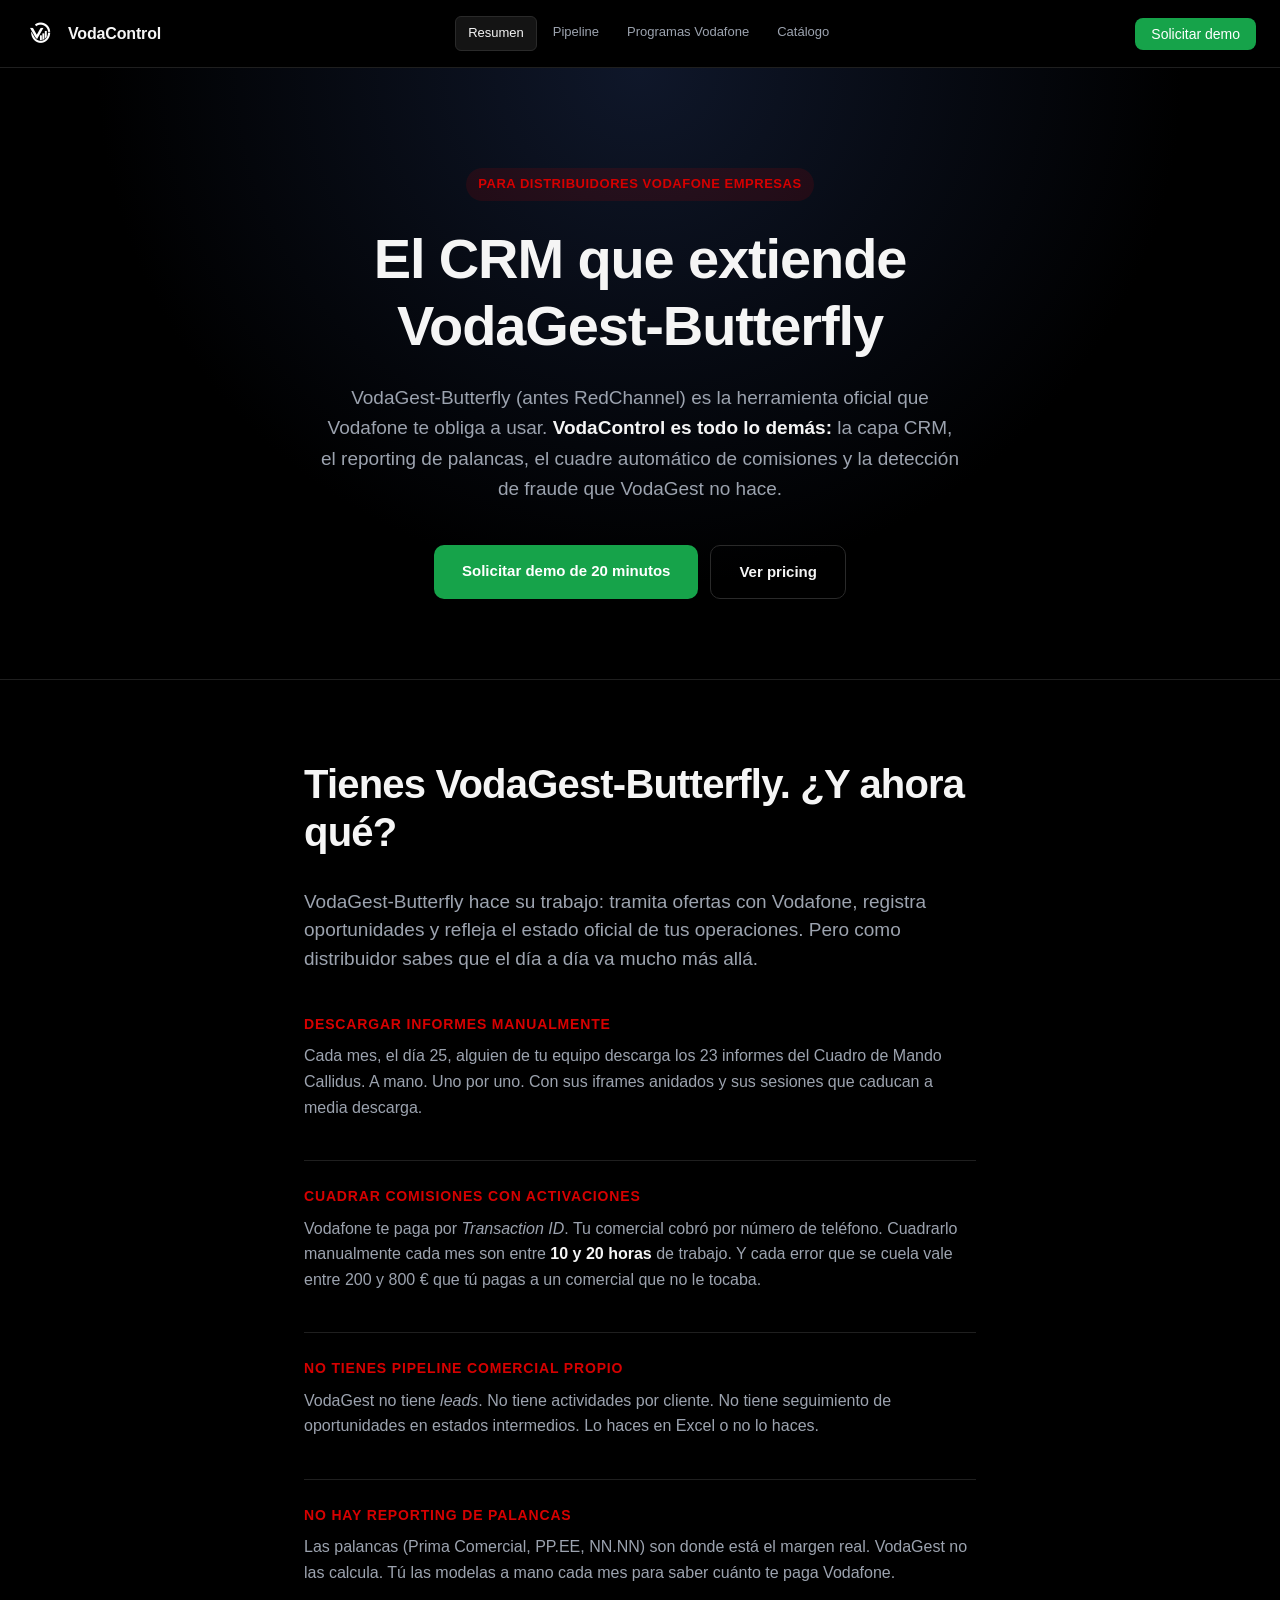
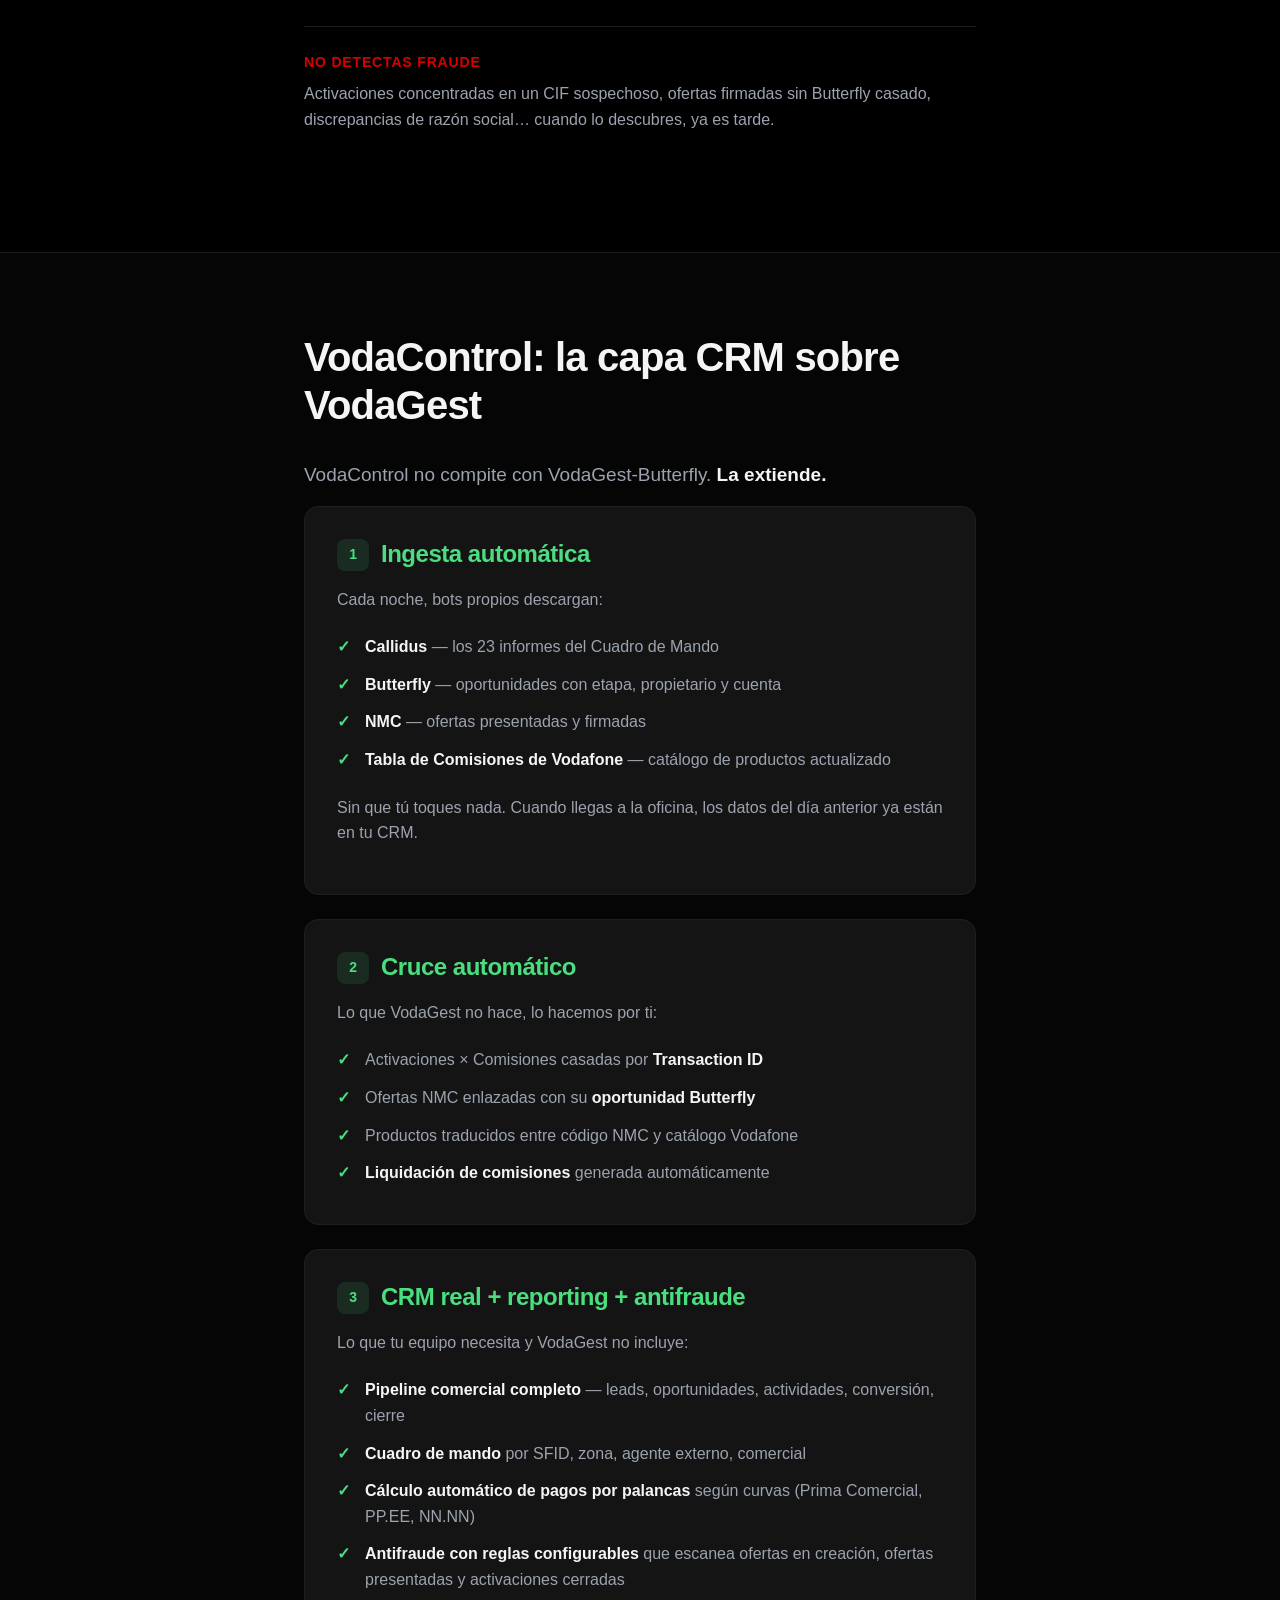
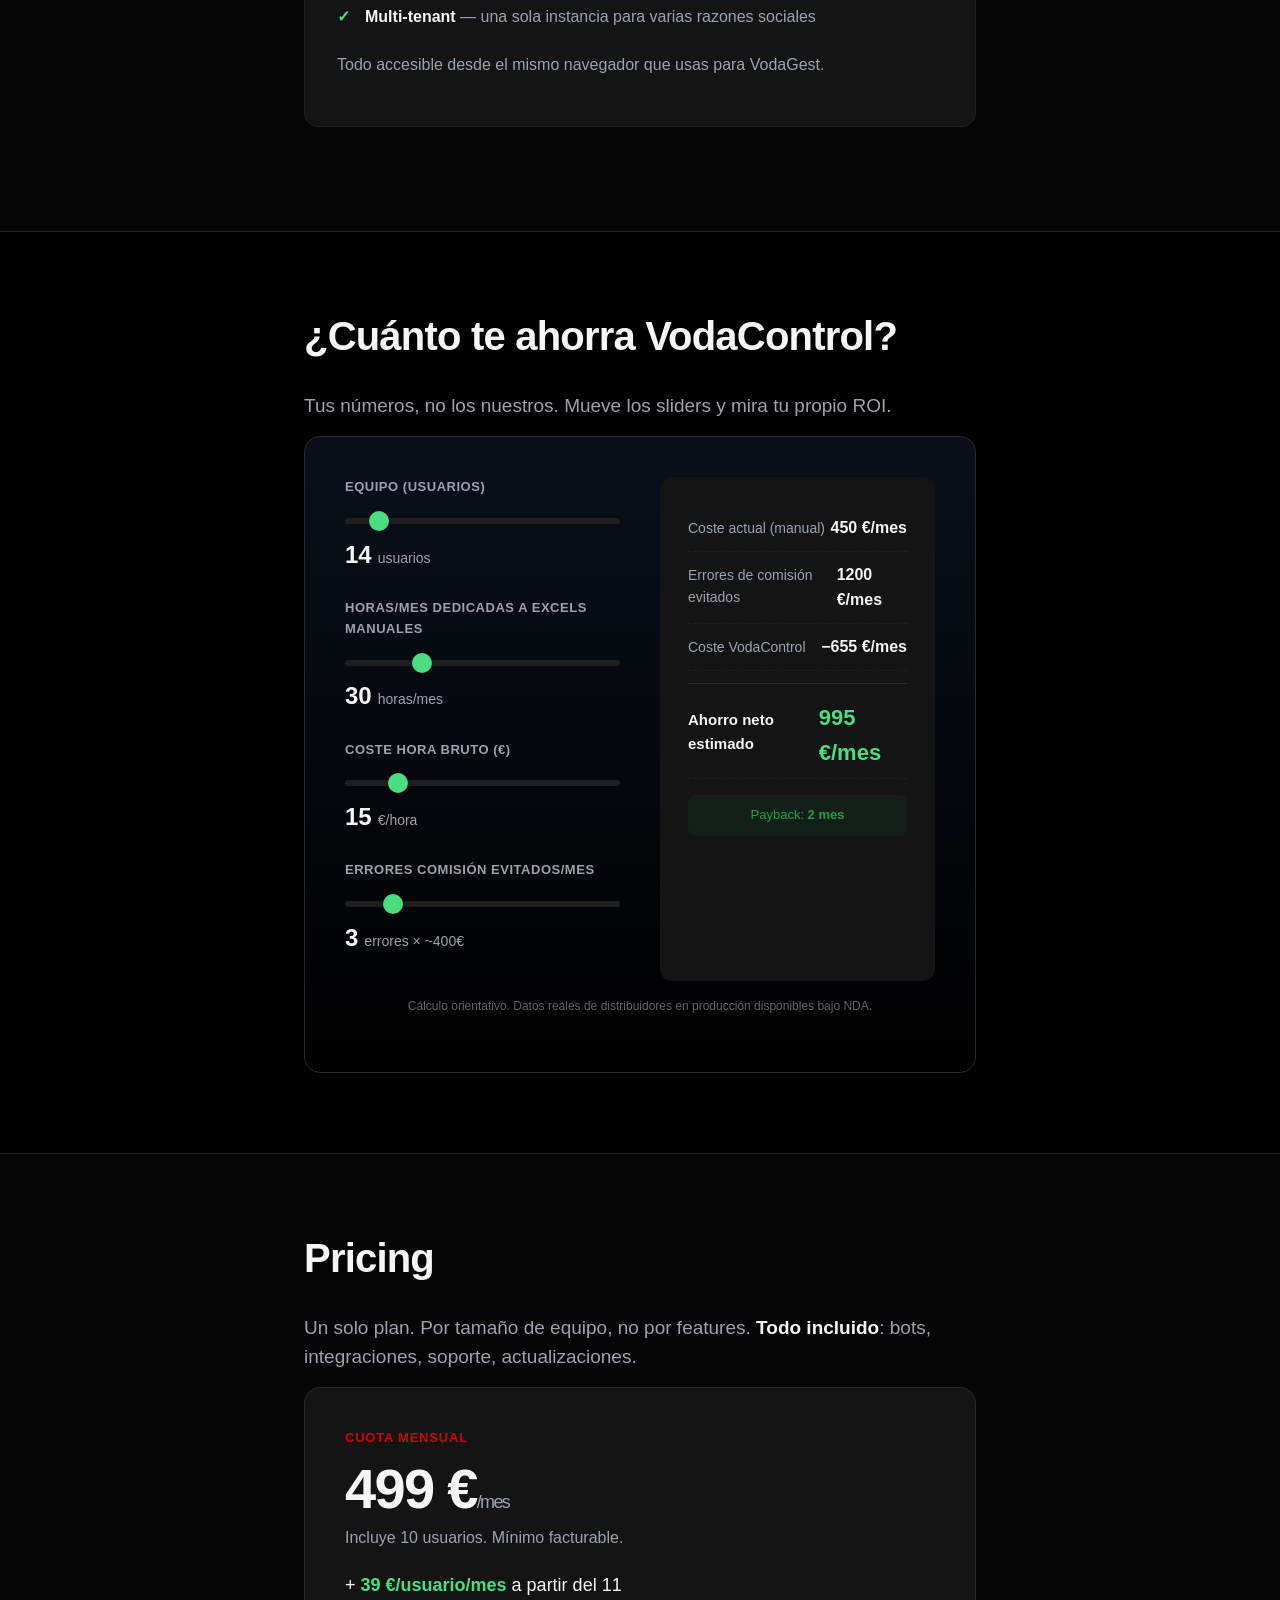
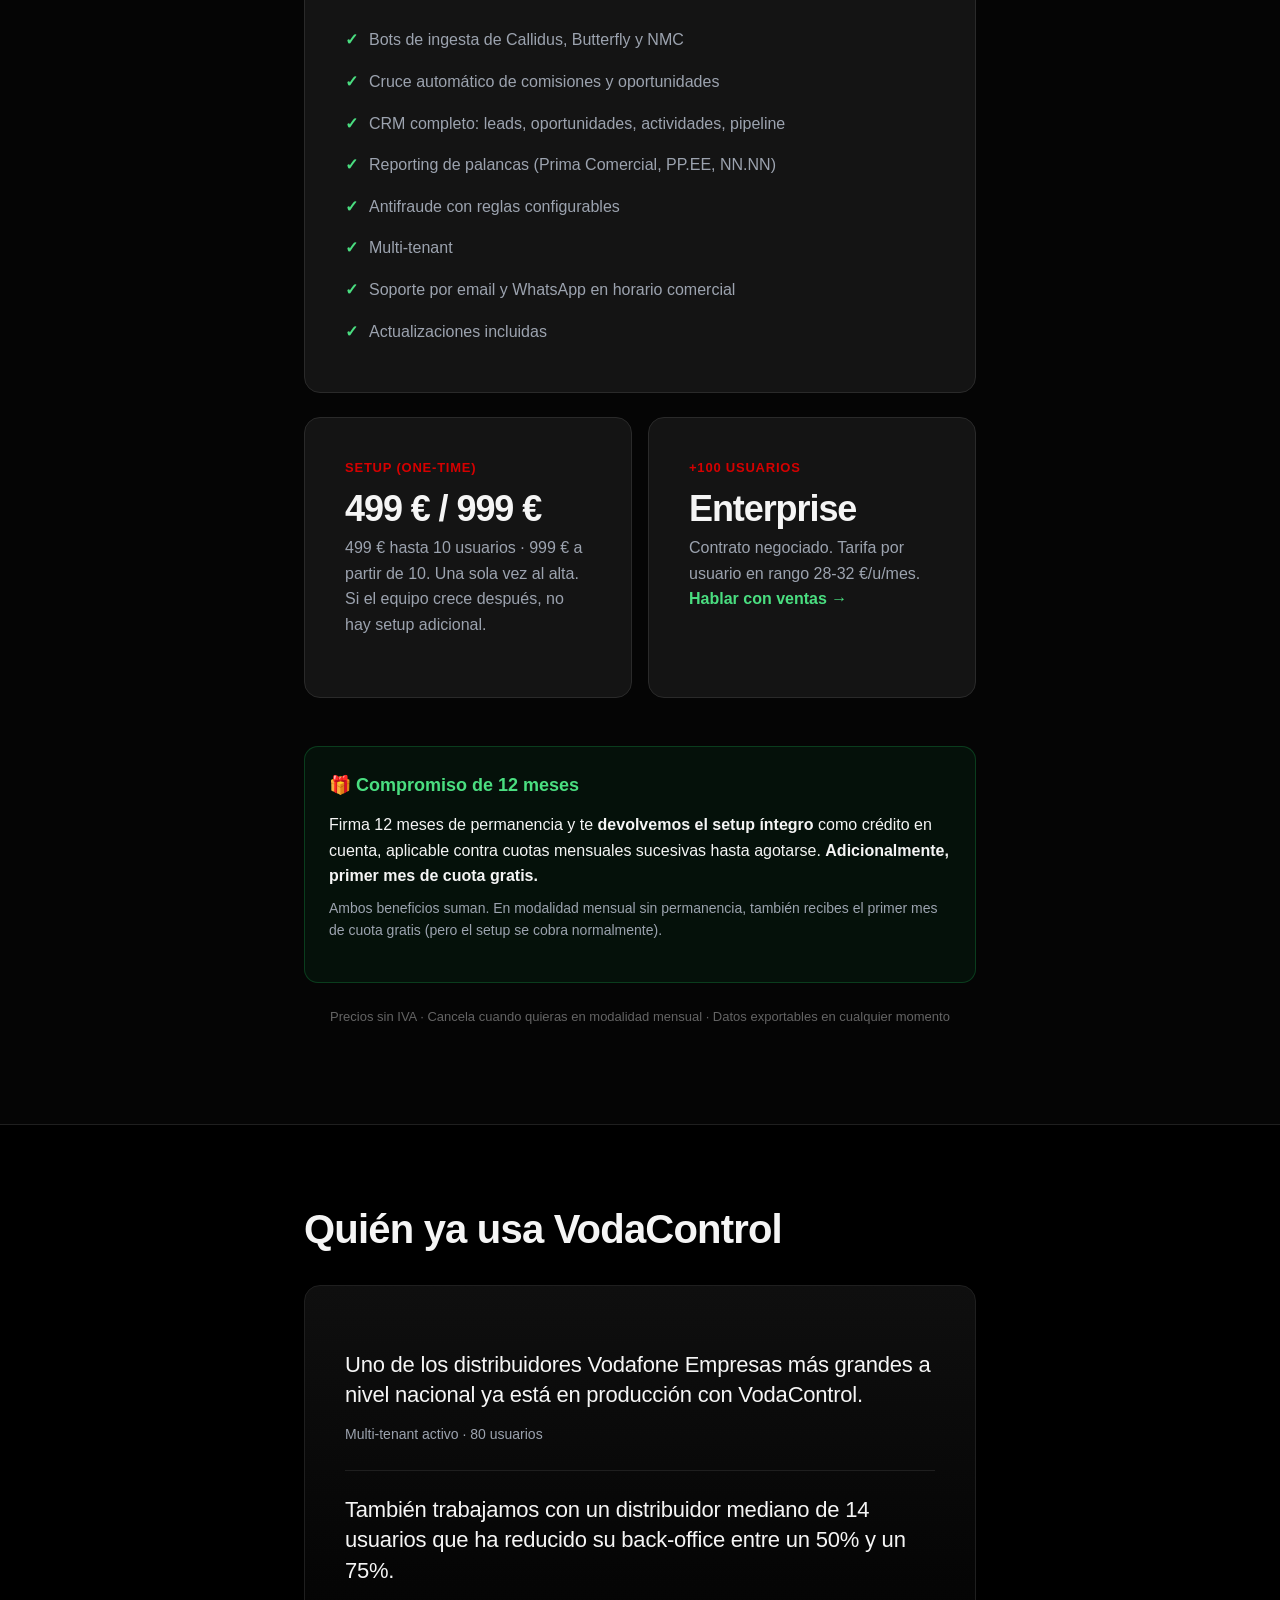
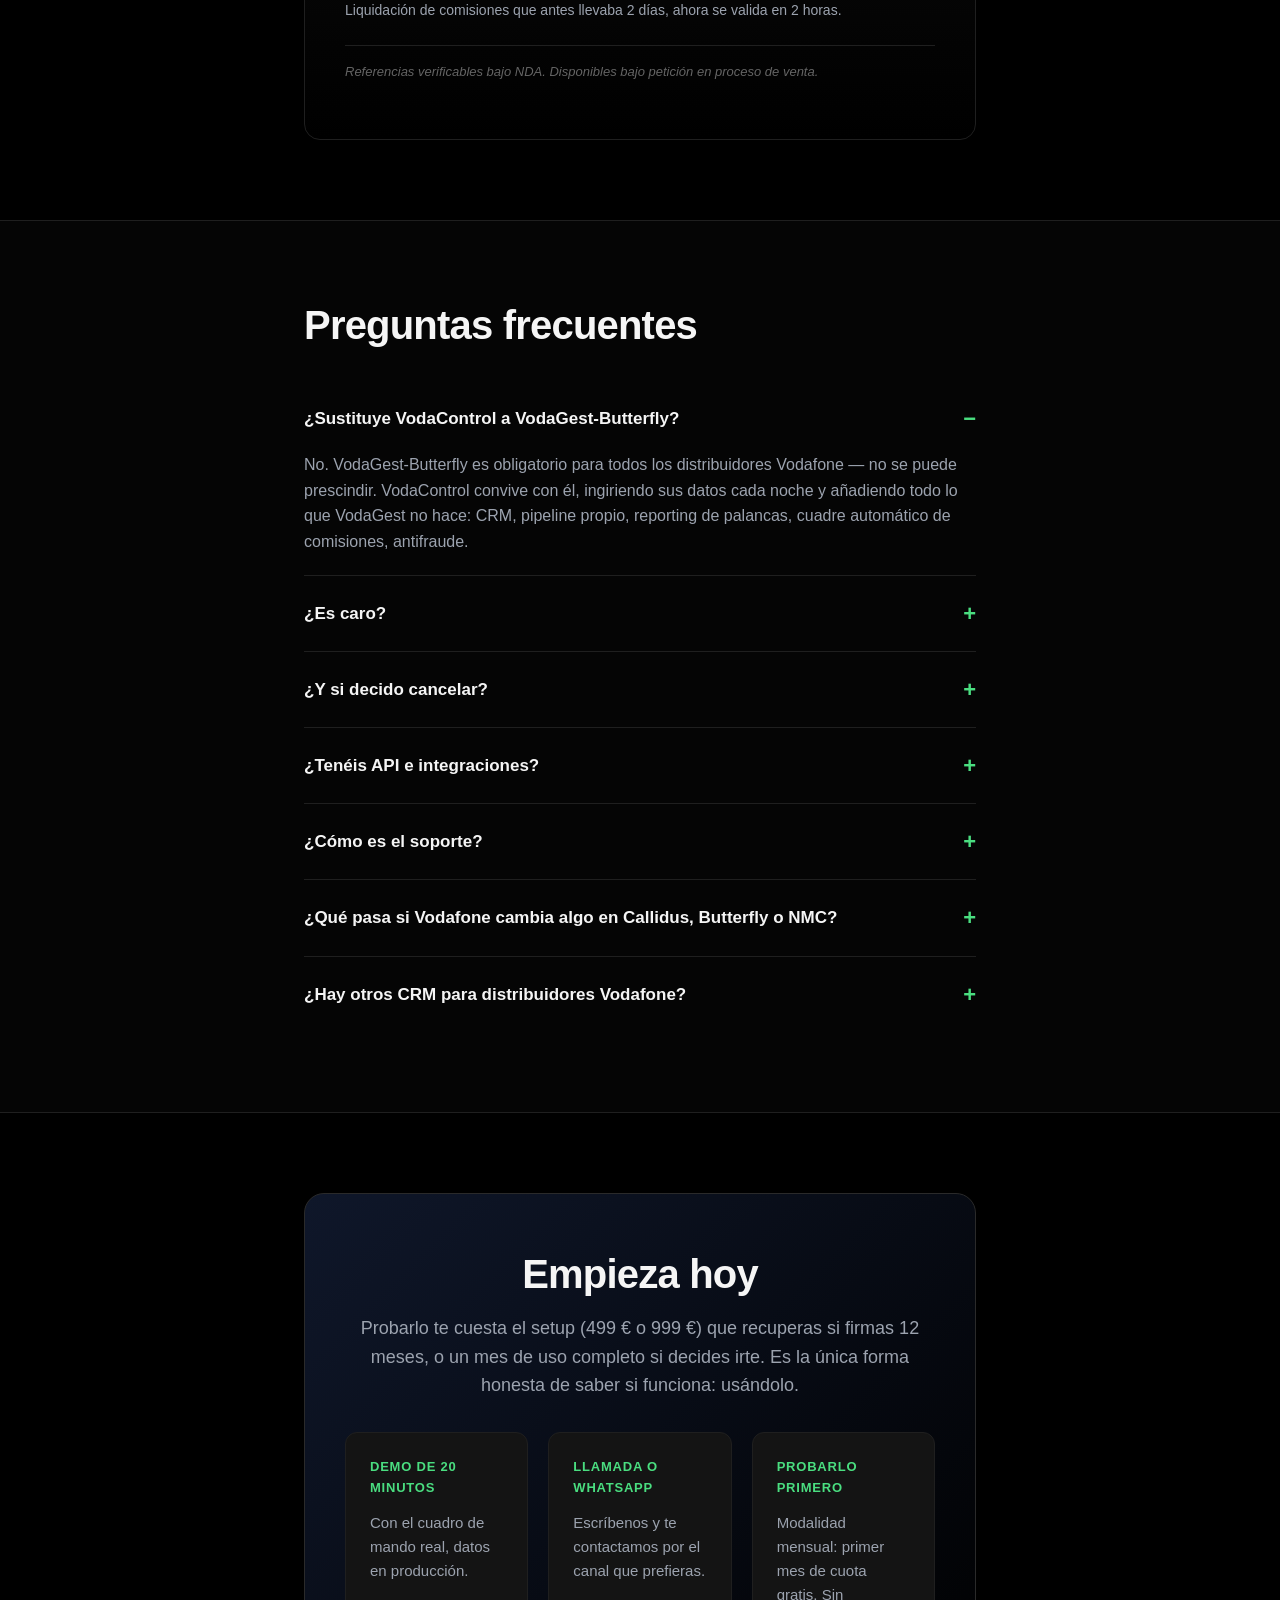
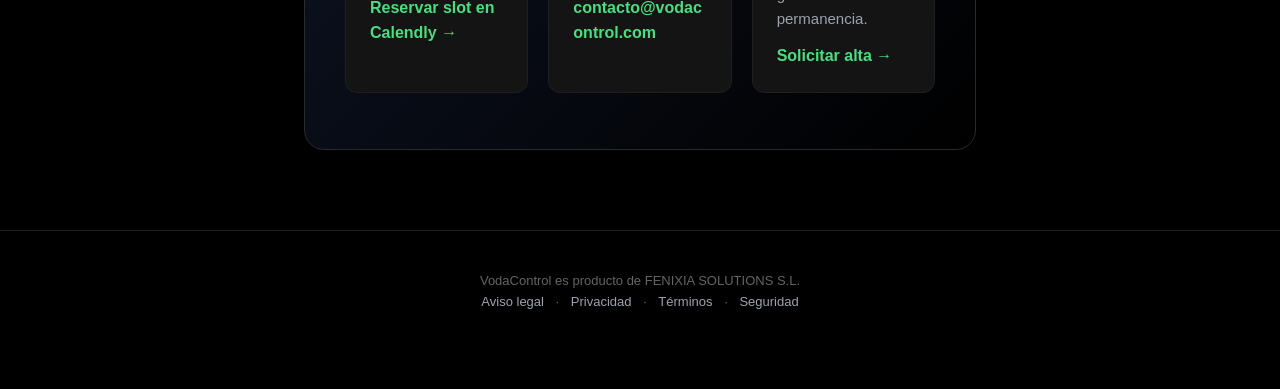
==== commit 87b69250: "feat(businessplan): añadir 3 subpáginas (pipeline, programas, catálogo) - /businessplan/pipeline/: 3" ====
--- a/businessplan/index.html
+++ b/businessplan/index.html
@@ -78,7 +78,8 @@
     }
     header .nav {
       display: flex; align-items: center; justify-content: space-between;
-      padding: 16px 24px; max-width: 1200px; margin: 0 auto;
+      padding: 16px 24px; max-width: 1400px; margin: 0 auto;
+      flex-wrap: wrap; gap: 16px;
     }
     header .brand { display: flex; align-items: center; gap: 12px; }
     header .brand img { width: 32px; height: 32px; }
@@ -92,6 +93,10 @@
       background: var(--ok); color: #fff;
     }
     header .actions a.cta:hover { background: #15803d; color: #fff; }
+    header .tabs { display: flex; gap: 4px; flex-wrap: wrap; }
+    header .tabs a { padding: 6px 12px; border-radius: 6px; font-size: 13px; font-weight: 500; color: var(--text-mute); transition: all 0.15s; }
+    header .tabs a:hover { background: var(--bg-elev); color: var(--text); }
+    header .tabs a.active { background: var(--bg-card); color: var(--text); border: 1px solid var(--border-hi); }
 
     /* ===== Hero ===== */
     .hero {
@@ -421,6 +426,12 @@
       <img src="../brand/icon-mono-white_512.png" alt="VodaControl">
       <span>VodaControl</span>
     </a>
+    <div class="tabs">
+      <a href="./" class="active">Resumen</a>
+      <a href="pipeline/">Pipeline</a>
+      <a href="programas/">Programas Vodafone</a>
+      <a href="catalogo/">Catálogo</a>
+    </div>
     <div class="actions">
       <a href="#contacto" class="cta">Solicitar demo</a>
     </div>
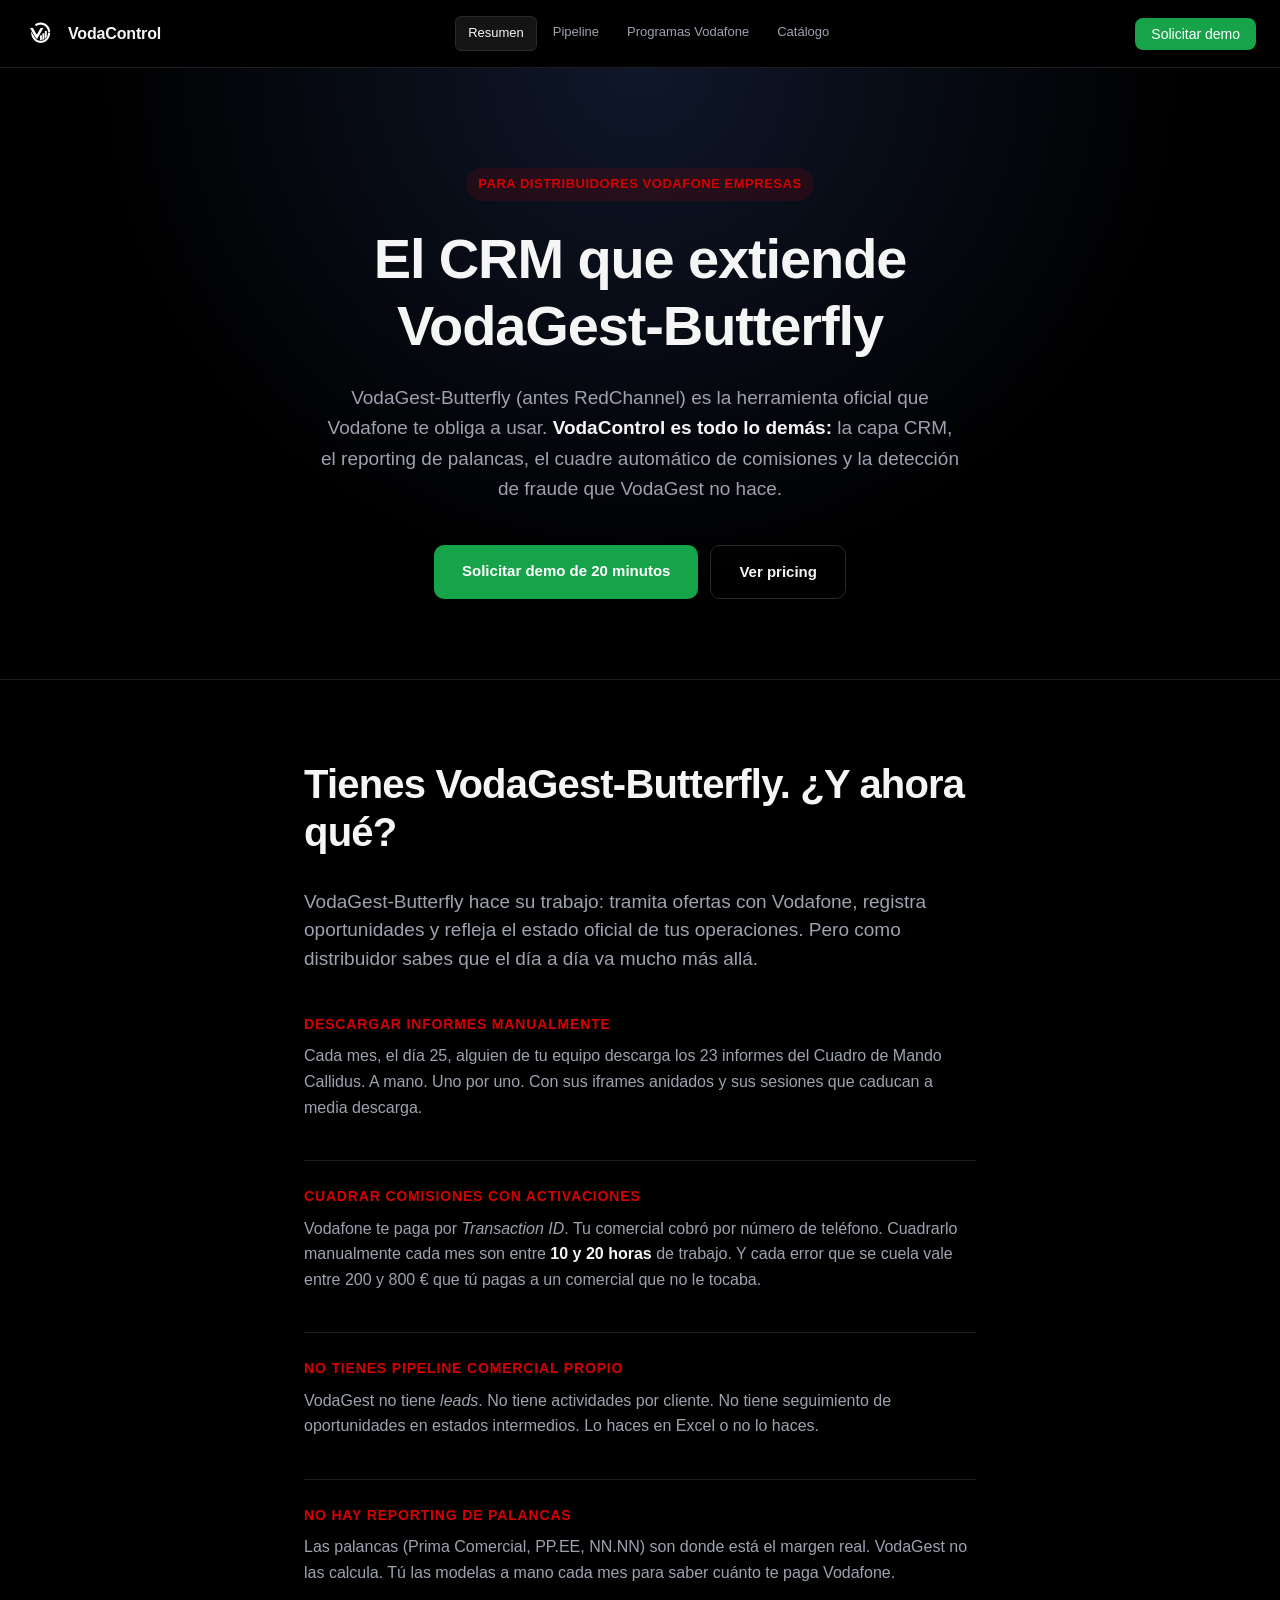
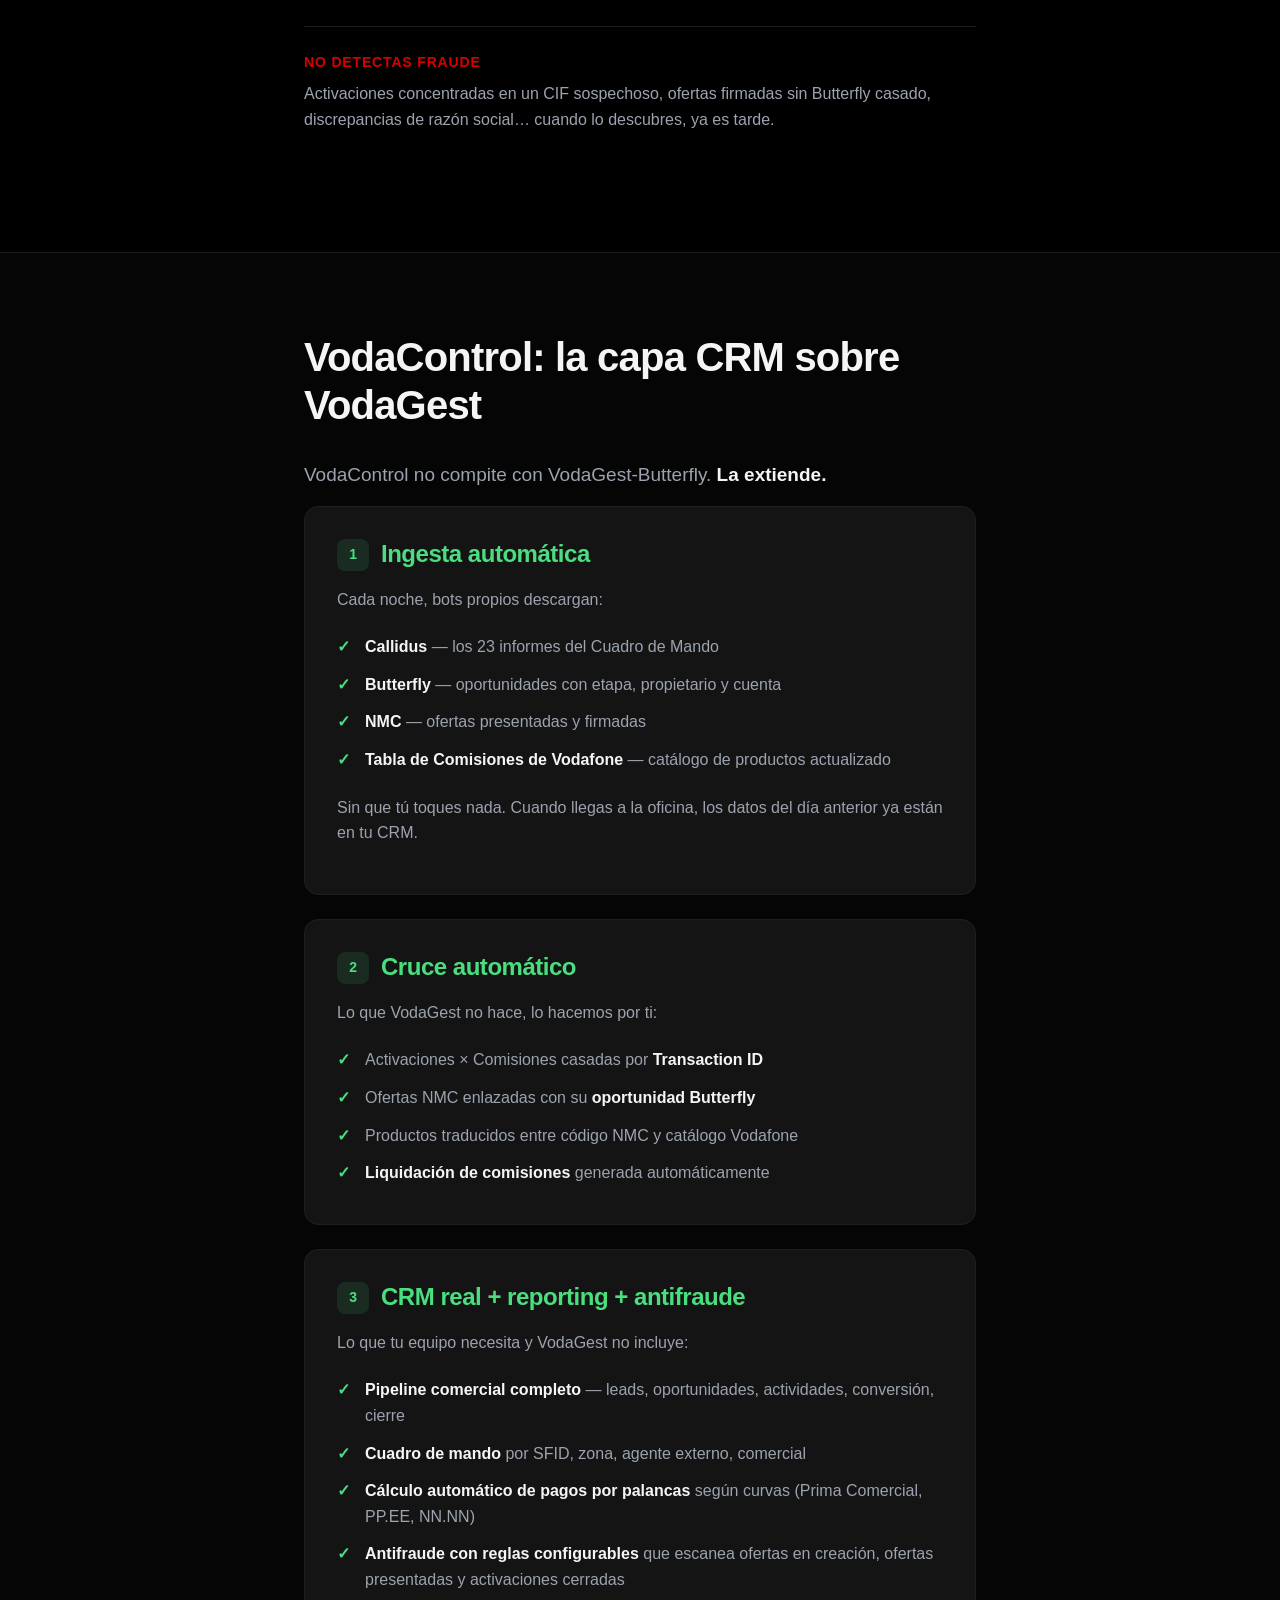
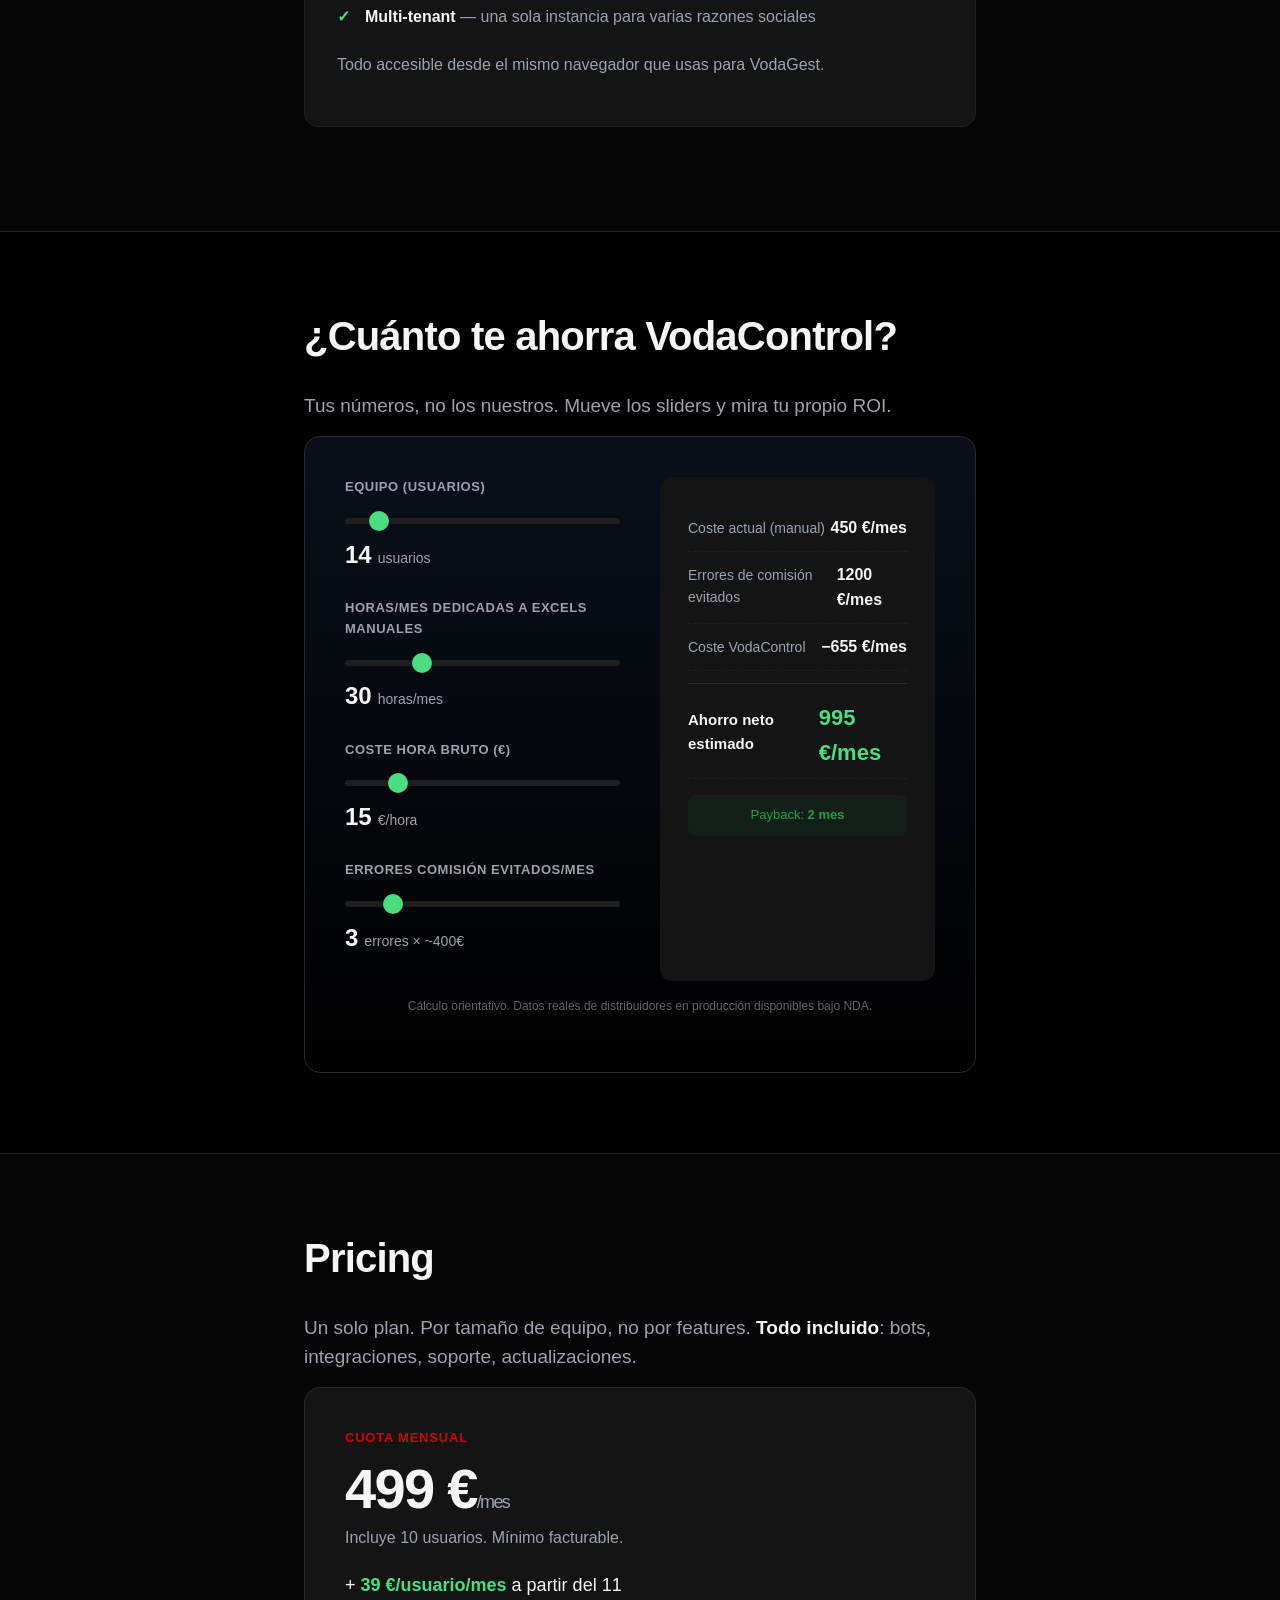
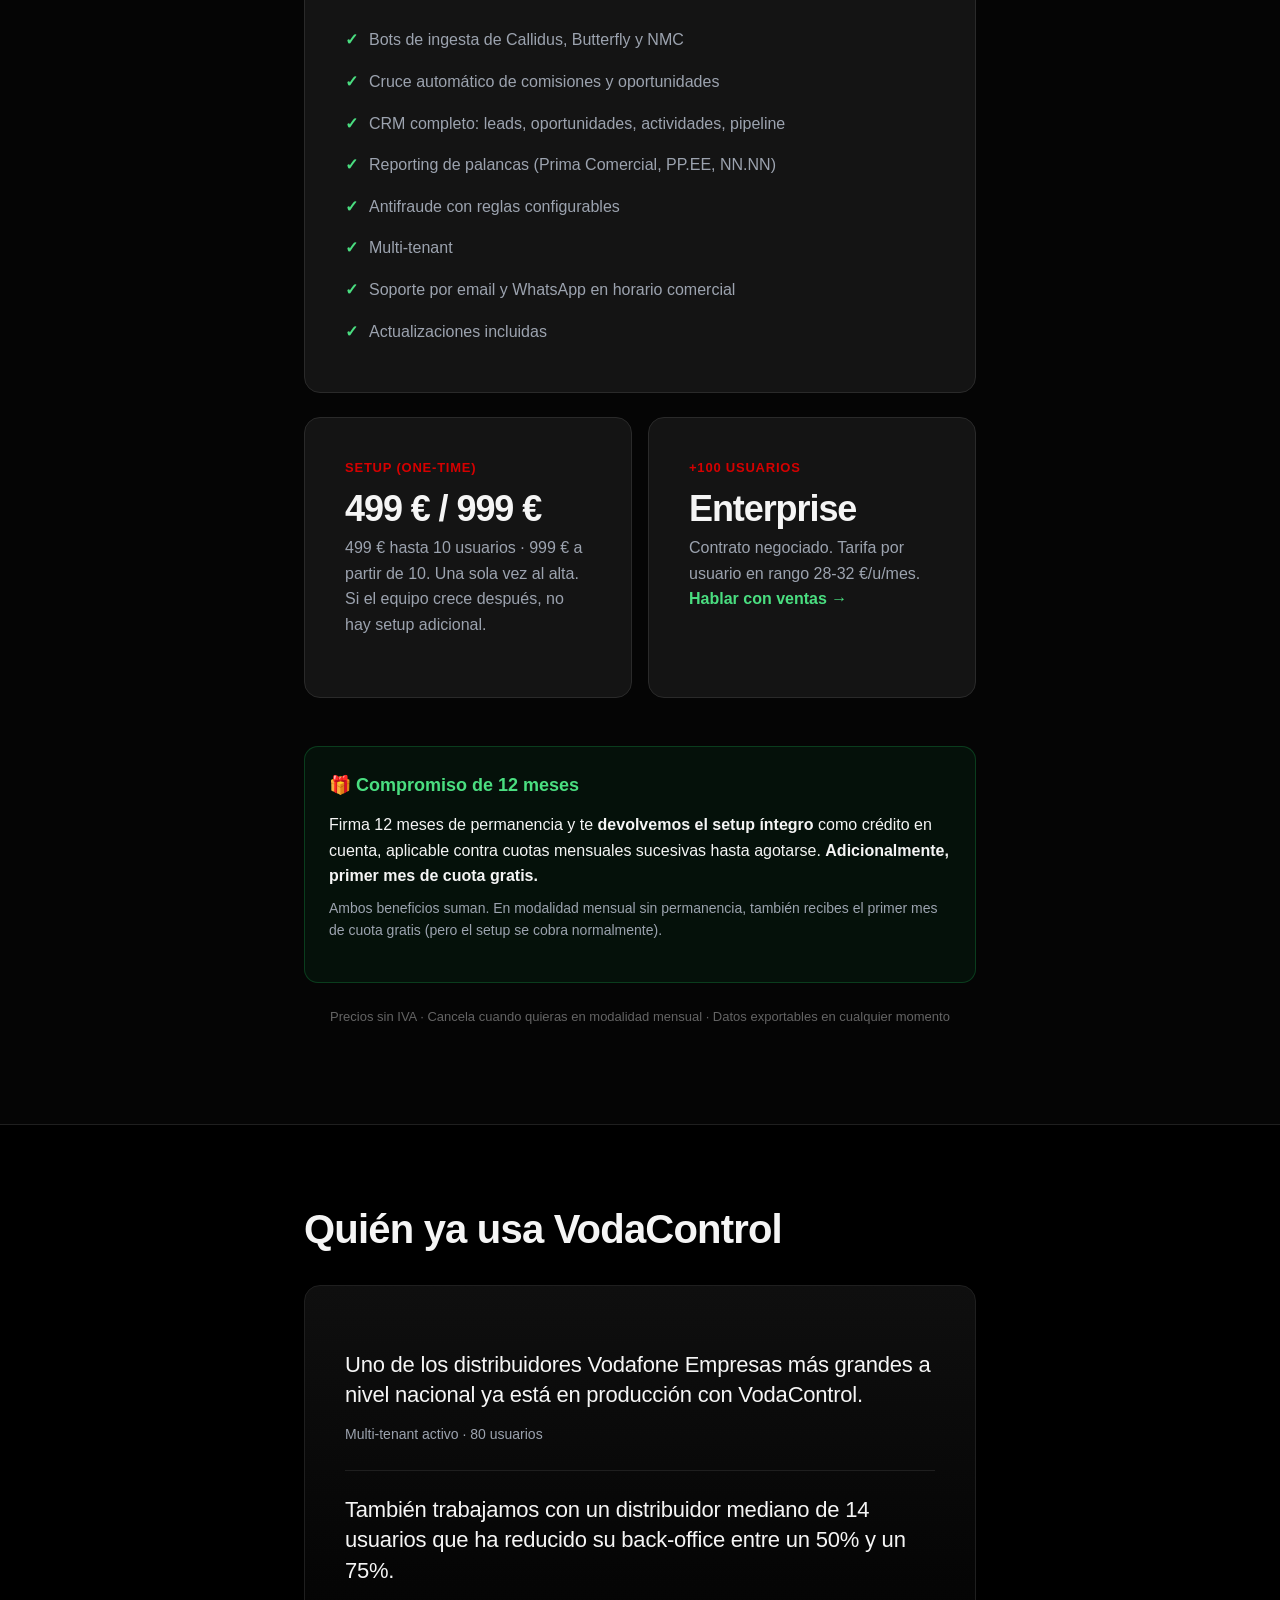
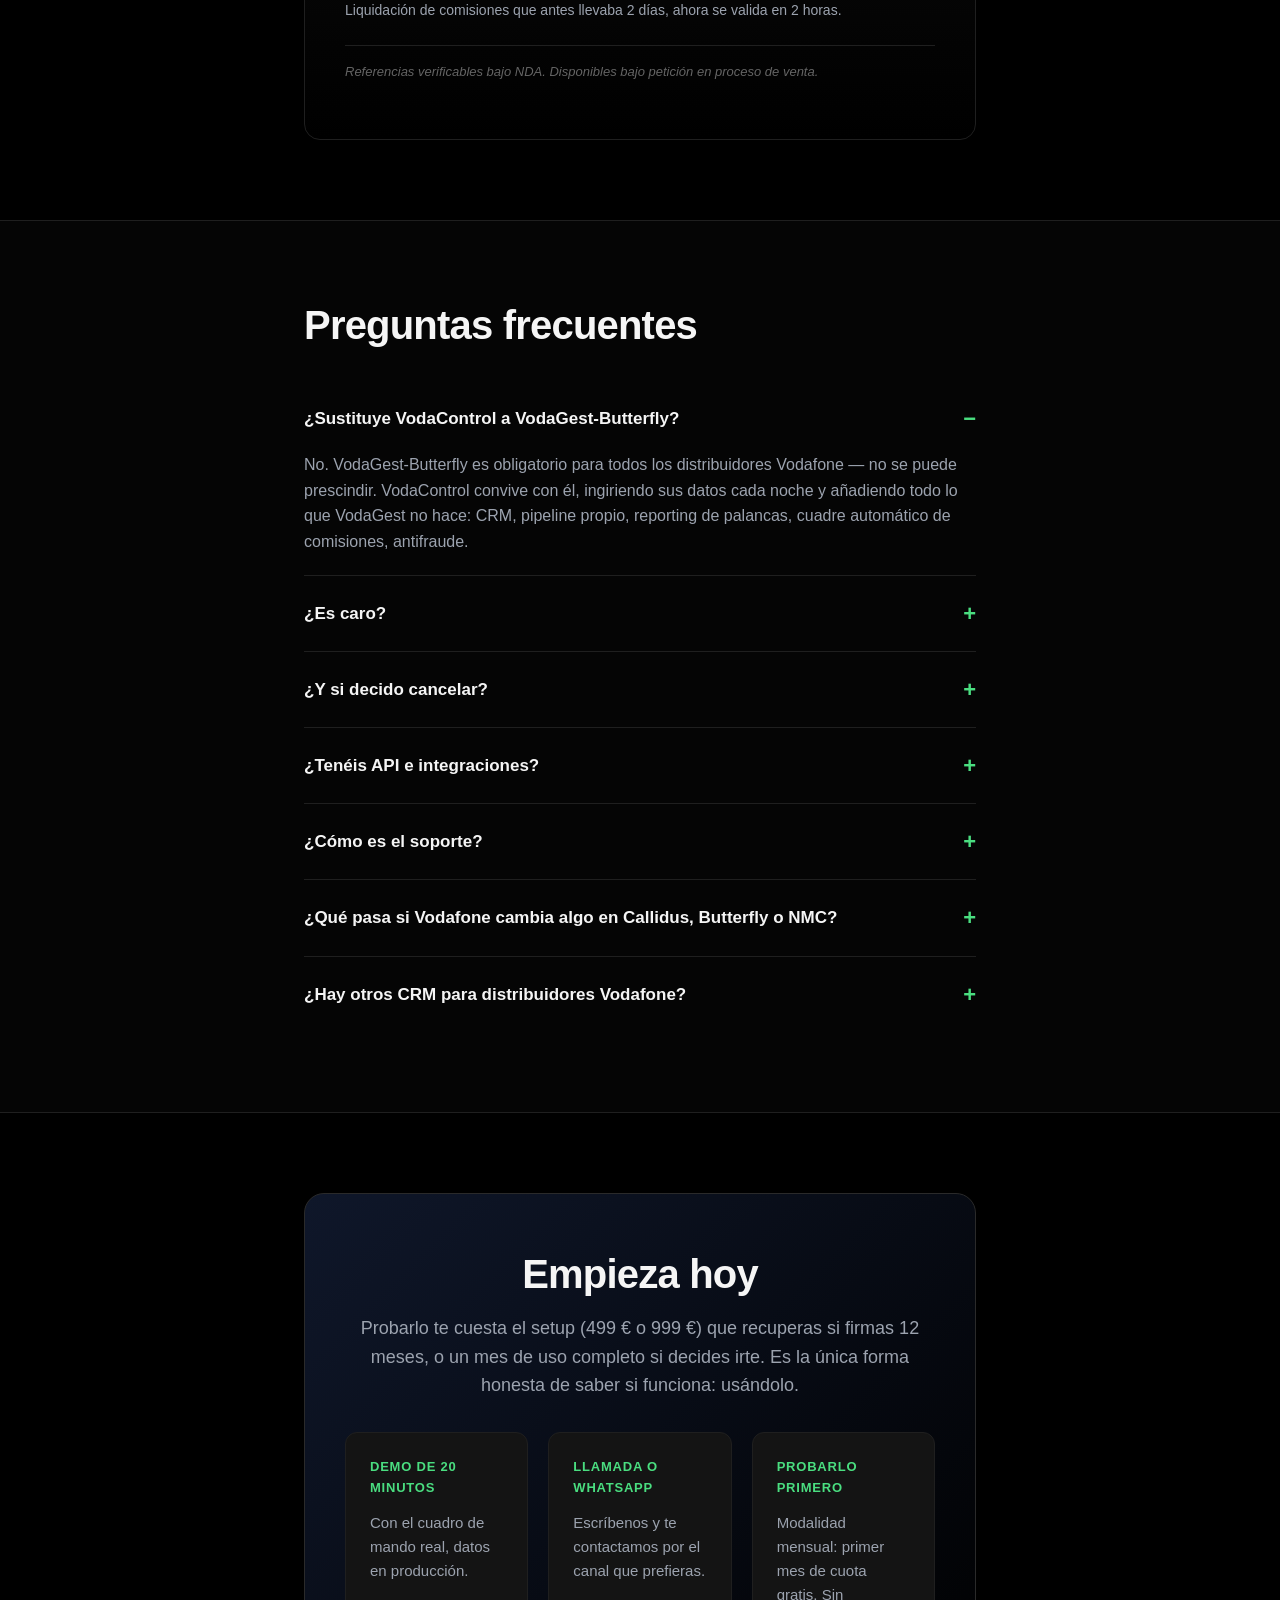
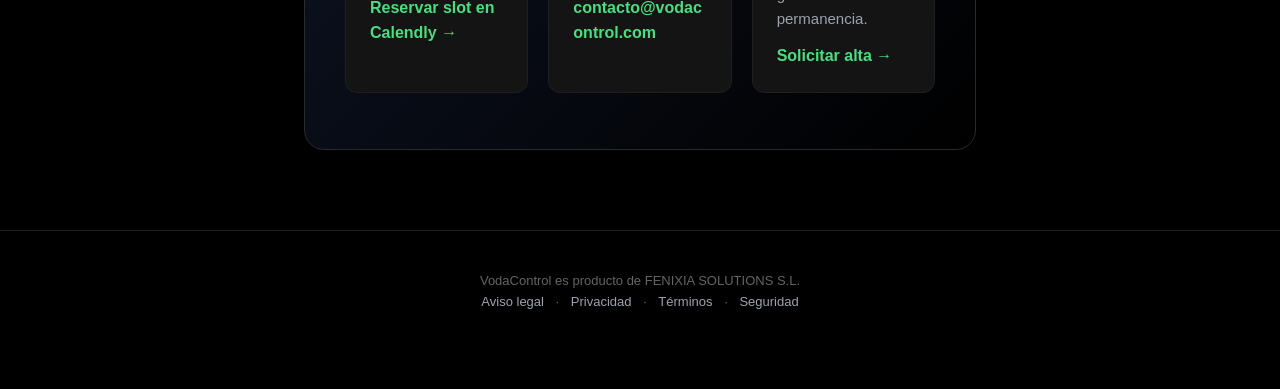
==== commit feafbdb1: "fix(businessplan): tabs responsive — scroll horizontal con fade hint en móvil - Tabs ahora hacen scr" ====
--- a/businessplan/index.html
+++ b/businessplan/index.html
@@ -93,10 +93,21 @@
       background: var(--ok); color: #fff;
     }
     header .actions a.cta:hover { background: #15803d; color: #fff; }
-    header .tabs { display: flex; gap: 4px; flex-wrap: wrap; }
-    header .tabs a { padding: 6px 12px; border-radius: 6px; font-size: 13px; font-weight: 500; color: var(--text-mute); transition: all 0.15s; }
+    header .tabs-wrap { position: relative; }
+    header .tabs { display: flex; gap: 4px; flex-wrap: nowrap; overflow-x: auto; -webkit-overflow-scrolling: touch; scrollbar-width: none; }
+    header .tabs::-webkit-scrollbar { display: none; }
+    header .tabs a { padding: 6px 12px; border-radius: 6px; font-size: 13px; font-weight: 500; color: var(--text-mute); transition: all 0.15s; white-space: nowrap; flex-shrink: 0; }
     header .tabs a:hover { background: var(--bg-elev); color: var(--text); }
     header .tabs a.active { background: var(--bg-card); color: var(--text); border: 1px solid var(--border-hi); }
+    @media (max-width: 720px) {
+      header .nav { padding: 10px 12px; gap: 8px; }
+      header .brand span { display: none; }
+      header .tabs-wrap { order: 3; width: 100%; }
+      header .tabs-wrap::after { content: ""; position: absolute; right: 0; top: 0; bottom: 0; width: 24px; background: linear-gradient(to right, transparent, rgba(0,0,0,0.95)); pointer-events: none; }
+      header .tabs { padding: 4px 0; }
+      header .tabs a { padding: 8px 14px; font-size: 14px; }
+      header .actions a.cta { padding: 8px 14px; font-size: 13px; }
+    }
 
     /* ===== Hero ===== */
     .hero {
@@ -426,12 +437,12 @@
       <img src="../brand/icon-mono-white_512.png" alt="VodaControl">
       <span>VodaControl</span>
     </a>
-    <div class="tabs">
+    <div class="tabs-wrap"><div class="tabs">
       <a href="./" class="active">Resumen</a>
       <a href="pipeline/">Pipeline</a>
       <a href="programas/">Programas Vodafone</a>
       <a href="catalogo/">Catálogo</a>
-    </div>
+    </div></div>
     <div class="actions">
       <a href="#contacto" class="cta">Solicitar demo</a>
     </div>
